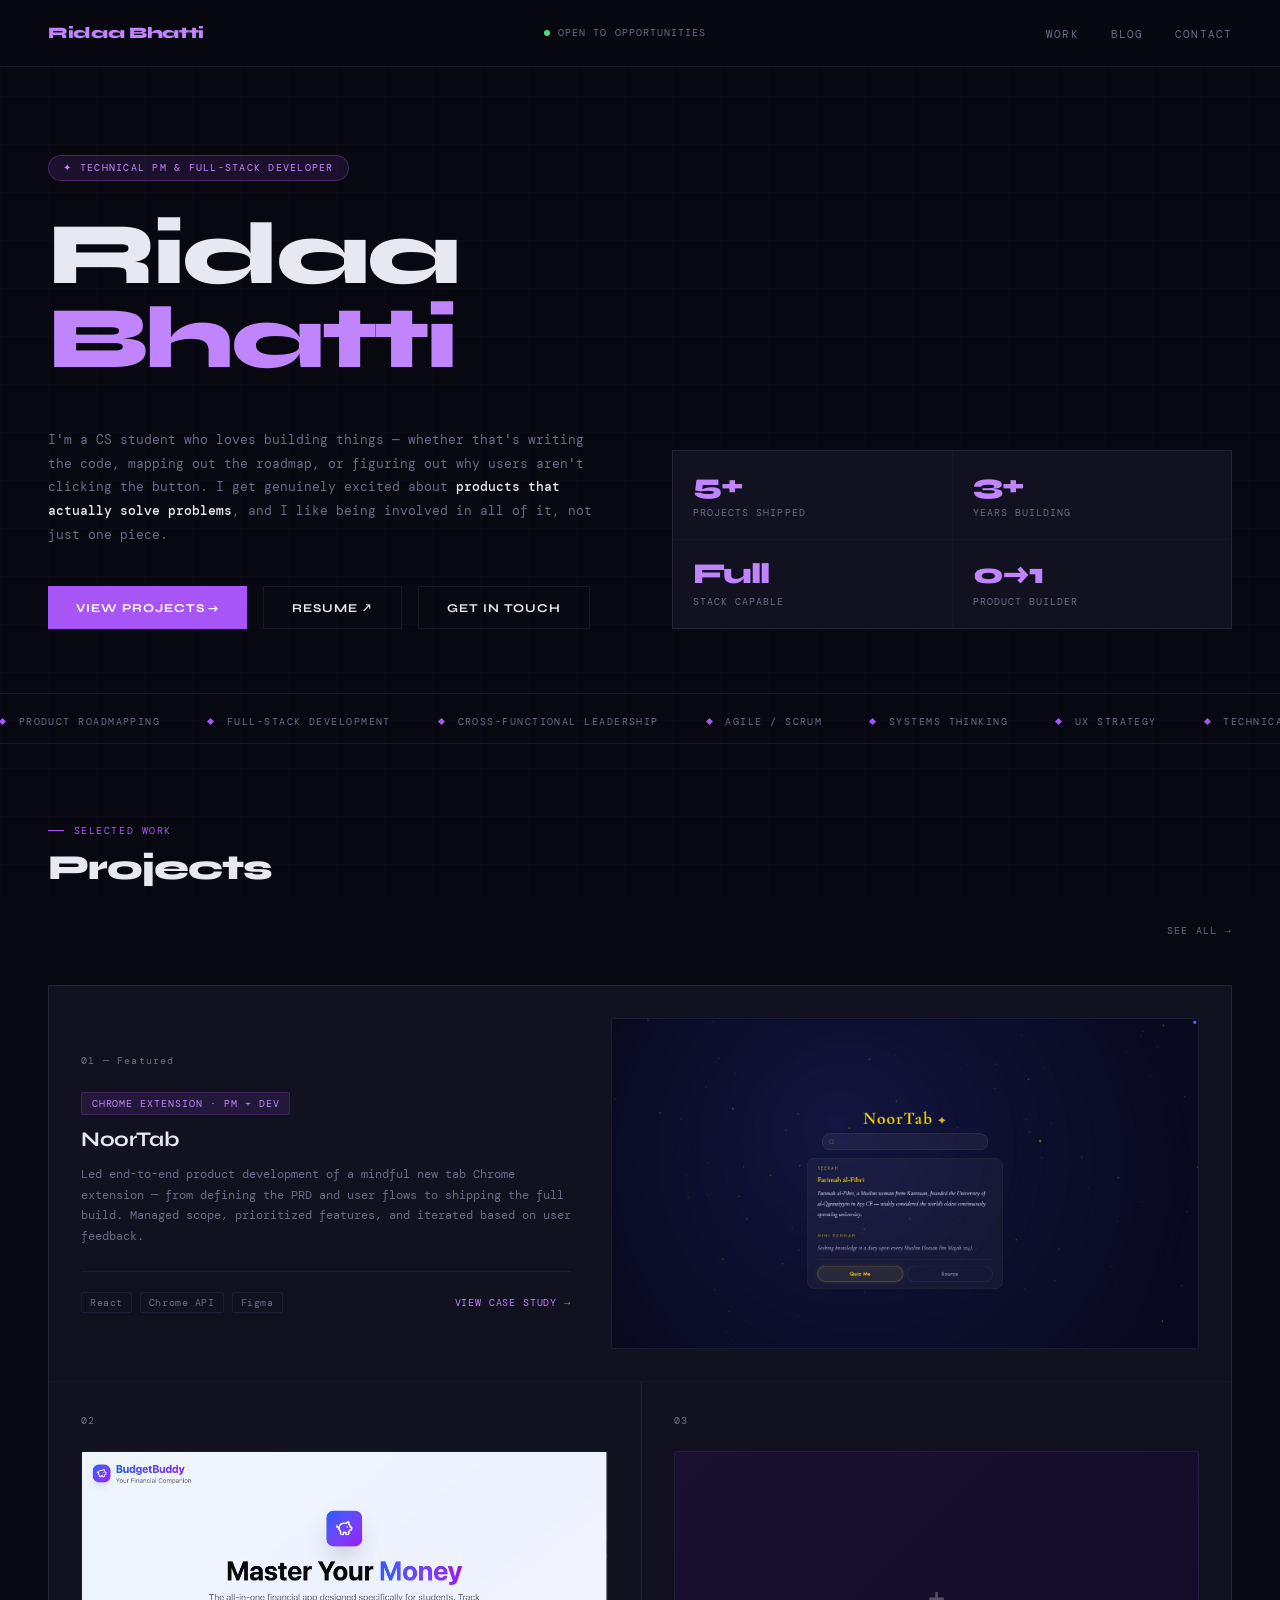
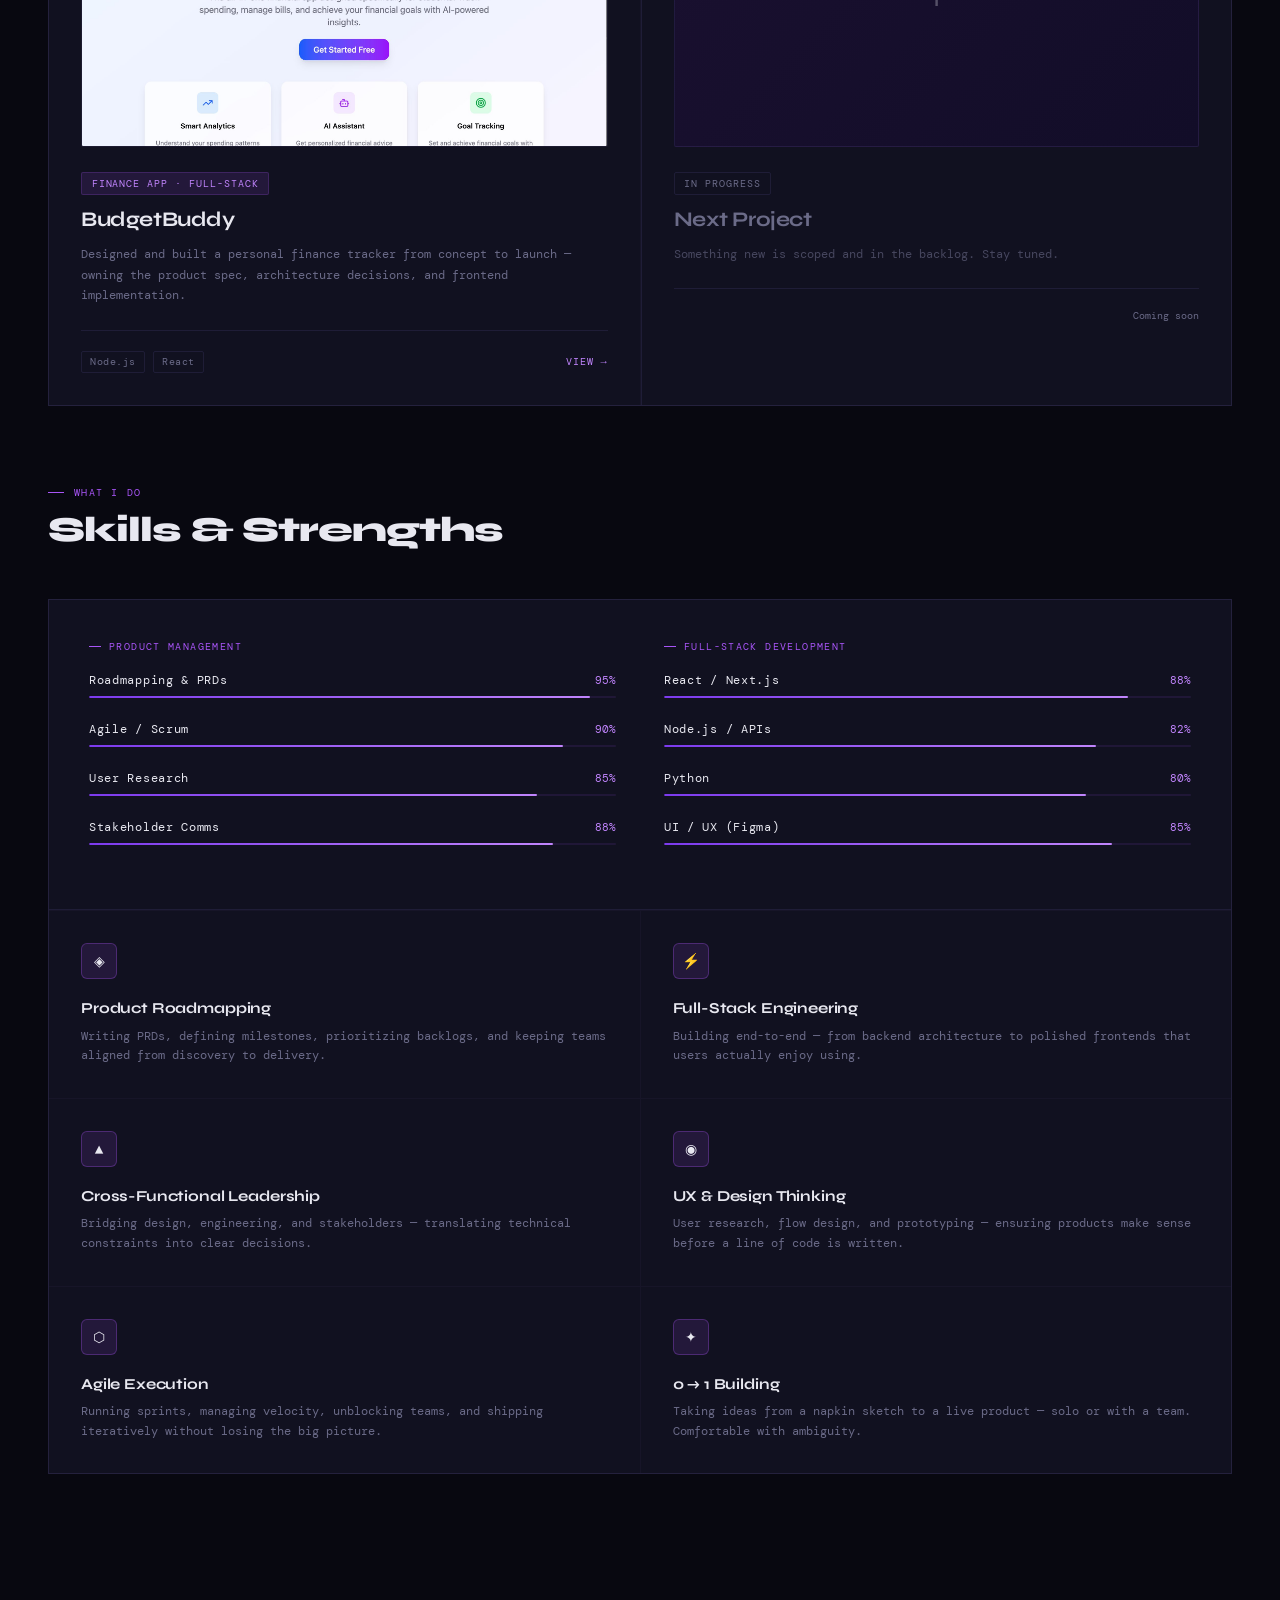
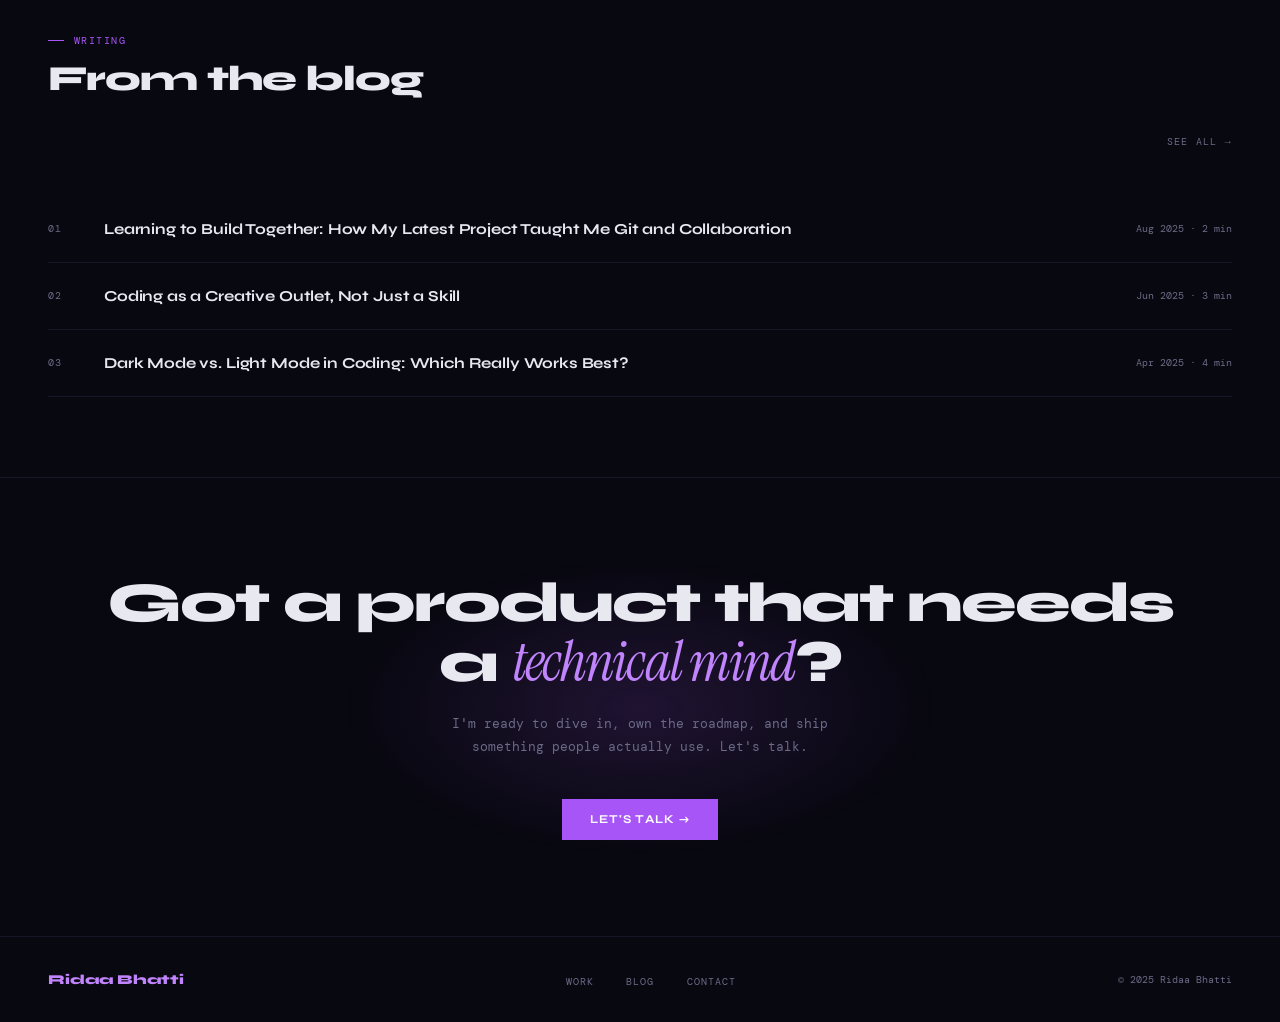
==== index.html @ fca42449 "initial portfolio upload" ====
<!DOCTYPE html>
<html lang="en">
<head>
  <meta charset="UTF-8">
  <meta name="viewport" content="width=device-width, initial-scale=1.0">
  <title>Ridaa Bhatti — Technical PM & Developer</title>
  <link rel="stylesheet" href="style.css">
</head>
<body>

<nav>
  <a href="index.html" class="nav-logo">Ridaa Bhatti</a>
  <div class="nav-status"><span class="status-dot"></span>Open to opportunities</div>
  <ul class="nav-links">
    <li><a href="work.html">Work</a></li>
    <li><a href="blog.html">Blog</a></li>
    <li><a href="contact.html">Contact</a></li>
  </ul>
</nav>

<!-- HERO -->
<section class="hero" style="padding: 5.5rem 3rem 4rem; position: relative; overflow: hidden;">
  <div style="display: inline-flex; align-items: center; gap: 0.6rem; padding: 0.35rem 0.9rem; border: 1px solid rgba(168,85,247,0.3); border-radius: 100px; font-size: 0.65rem; letter-spacing: 0.12em; text-transform: uppercase; color: var(--accent-bright); margin-bottom: 2rem; background: var(--accent-dim);">
    ✦ Technical PM & Full-Stack Developer
  </div>
  <h1 style="font-family: 'Syne', sans-serif; font-weight: 800; font-size: clamp(2.8rem, 7vw, 5.5rem); line-height: 0.95; letter-spacing: -0.035em; margin-bottom: 2rem;">
    Ridaa<br>
    <span style="color: var(--accent-bright);">Bhatti</span>
  </h1>
  <div style="display: grid; grid-template-columns: 1fr 1fr; gap: 4rem; align-items: end; margin-top: 3rem;">
    <div>
      <p style="font-size: 0.82rem; color: var(--muted); line-height: 1.8; margin-bottom: 2.5rem;">
        I'm a CS student who loves building things — whether that's writing the code, mapping out the roadmap, or figuring out why users aren't clicking the button. I get genuinely excited about <strong style="color: var(--text); font-weight: 500;">products that actually solve problems</strong>, and I like being involved in all of it, not just one piece.
      </p>
      <div style="display: flex; gap: 1rem; flex-wrap: wrap;">
        <a href="work.html" class="btn-primary">View projects →</a>
        <a href="resume.pdf" target="_blank" class="btn-ghost">Resume ↗</a>
        <a href="contact.html" class="btn-ghost">Get in touch</a>
      </div>
    </div>
    <div style="display: grid; grid-template-columns: 1fr 1fr; gap: 1px; background: var(--border); border: 1px solid var(--border);">
      <div style="padding: 1.25rem; background: var(--card);">
        <div style="font-family: 'Syne', sans-serif; font-weight: 800; font-size: 1.8rem; letter-spacing: -0.03em; color: var(--accent-bright); line-height: 1; margin-bottom: 0.4rem;">5+</div>
        <div style="font-size: 0.65rem; letter-spacing: 0.1em; text-transform: uppercase; color: var(--muted);">Projects shipped</div>
      </div>
      <div style="padding: 1.25rem; background: var(--card);">
        <div style="font-family: 'Syne', sans-serif; font-weight: 800; font-size: 1.8rem; letter-spacing: -0.03em; color: var(--accent-bright); line-height: 1; margin-bottom: 0.4rem;">3+</div>
        <div style="font-size: 0.65rem; letter-spacing: 0.1em; text-transform: uppercase; color: var(--muted);">Years building</div>
      </div>
      <div style="padding: 1.25rem; background: var(--card);">
        <div style="font-family: 'Syne', sans-serif; font-weight: 800; font-size: 1.8rem; letter-spacing: -0.03em; color: var(--accent-bright); line-height: 1; margin-bottom: 0.4rem;">Full</div>
        <div style="font-size: 0.65rem; letter-spacing: 0.1em; text-transform: uppercase; color: var(--muted);">Stack capable</div>
      </div>
      <div style="padding: 1.25rem; background: var(--card);">
        <div style="font-family: 'Syne', sans-serif; font-weight: 800; font-size: 1.8rem; letter-spacing: -0.03em; color: var(--accent-bright); line-height: 1; margin-bottom: 0.4rem;">0→1</div>
        <div style="font-size: 0.65rem; letter-spacing: 0.1em; text-transform: uppercase; color: var(--muted);">Product builder</div>
      </div>
    </div>
  </div>
</section>

<!-- TICKER -->
<div class="ticker">
  <div class="ticker-inner">
    <span class="ticker-item"><span class="diamond"></span>Product Roadmapping</span>
    <span class="ticker-item"><span class="diamond"></span>Full-Stack Development</span>
    <span class="ticker-item"><span class="diamond"></span>Cross-Functional Leadership</span>
    <span class="ticker-item"><span class="diamond"></span>Agile / Scrum</span>
    <span class="ticker-item"><span class="diamond"></span>Systems Thinking</span>
    <span class="ticker-item"><span class="diamond"></span>UX Strategy</span>
    <span class="ticker-item"><span class="diamond"></span>Technical Specs & PRDs</span>
    <span class="ticker-item"><span class="diamond"></span>Product Roadmapping</span>
    <span class="ticker-item"><span class="diamond"></span>Full-Stack Development</span>
    <span class="ticker-item"><span class="diamond"></span>Cross-Functional Leadership</span>
    <span class="ticker-item"><span class="diamond"></span>Agile / Scrum</span>
    <span class="ticker-item"><span class="diamond"></span>Systems Thinking</span>
    <span class="ticker-item"><span class="diamond"></span>UX Strategy</span>
    <span class="ticker-item"><span class="diamond"></span>Technical Specs & PRDs</span>
  </div>
</div>

<!-- PROJECTS PREVIEW -->
<section>
  <div class="section-header">
    <div>
      <div class="section-label">Selected Work</div>
      <h2 class="section-title">Projects</h2>
    </div>
    <a href="work.html" class="see-all">See all →</a>
  </div>
  <div class="projects-grid">
    <a href="noortab.html" class="project-card span2">
      <div>
        <div class="project-num">01 — Featured</div>
        <span class="project-tag">Chrome Extension · PM + Dev</span>
        <h3 class="project-name">NoorTab</h3>
        <p class="project-desc">Led end-to-end product development of a mindful new tab Chrome extension — from defining the PRD and user flows to shipping the full build. Managed scope, prioritized features, and iterated based on user feedback.</p>
        <div class="project-footer">
          <div class="project-tech">
            <span class="tech-pill">React</span>
            <span class="tech-pill">Chrome API</span>
            <span class="tech-pill">Figma</span>
          </div>
          <span class="project-link">View case study →</span>
        </div>
      </div>
      <div class="project-img" style="padding:0; margin-bottom:0;"><img src="images/noortab.png" style="width:100%;height:100%;object-fit:cover;object-position:center top;"></div>
    </a>
    <a href="budgetbuddy.html" class="project-card">
      <div class="project-num">02</div>
      <div class="project-img" style="padding:0;"><img src="images/budgetbuddy.png" style="width:100%;height:100%;object-fit:cover;object-position:center top;"></div>
      <span class="project-tag">Finance App · Full-Stack</span>
      <h3 class="project-name">BudgetBuddy</h3>
      <p class="project-desc">Designed and built a personal finance tracker from concept to launch — owning the product spec, architecture decisions, and frontend implementation.</p>
      <div class="project-footer">
        <div class="project-tech">
          <span class="tech-pill">Node.js</span>
          <span class="tech-pill">React</span>
        </div>
        <span class="project-link">View →</span>
      </div>
    </a>
    <div class="project-card" style="border-left: 1px solid var(--border); cursor: default;">
      <div class="project-num">03</div>
      <div class="project-img" style="background: linear-gradient(135deg, #1a1030, #120d28);">
        <span style="font-size: 2rem; opacity: 0.3;">+</span>
      </div>
      <span class="project-tag" style="color: var(--muted); border-color: var(--border); background: transparent;">In progress</span>
      <h3 class="project-name" style="color: var(--muted);">Next Project</h3>
      <p class="project-desc" style="color: rgba(107,107,136,0.6);">Something new is scoped and in the backlog. Stay tuned.</p>
      <div class="project-footer">
        <div></div>
        <span style="font-size: 0.65rem; color: var(--muted);">Coming soon</span>
      </div>
    </div>
  </div>
</section>

<!-- COMBINED SKILLS & CAPABILITIES -->
<section style="padding-top: 0;">
  <div class="section-label">What I do</div>
  <h2 class="section-title">Skills & Strengths</h2>
  <div style="display: grid; grid-template-columns: 1fr 1fr; gap: 1px; background: var(--border); border: 1px solid var(--border);">

    <div style="background: var(--card); padding: 2.5rem; grid-column: 1 / -1; border-bottom: 1px solid var(--border);">
      <div style="display: grid; grid-template-columns: 1fr 1fr; gap: 3rem;">
        <div>
          <div style="font-size: 0.62rem; letter-spacing: 0.14em; text-transform: uppercase; color: var(--accent); margin-bottom: 1.25rem; display: flex; align-items: center; gap: 0.5rem;"><span style="display:inline-block;width:12px;height:1px;background:var(--accent);"></span>Product Management</div>
          <div class="skill-row"><div class="skill-header"><span class="skill-name">Roadmapping & PRDs</span><span class="skill-pct">95%</span></div><div class="skill-bar"><div class="skill-fill" style="width:95%"></div></div></div>
          <div class="skill-row"><div class="skill-header"><span class="skill-name">Agile / Scrum</span><span class="skill-pct">90%</span></div><div class="skill-bar"><div class="skill-fill" style="width:90%"></div></div></div>
          <div class="skill-row"><div class="skill-header"><span class="skill-name">User Research</span><span class="skill-pct">85%</span></div><div class="skill-bar"><div class="skill-fill" style="width:85%"></div></div></div>
          <div class="skill-row"><div class="skill-header"><span class="skill-name">Stakeholder Comms</span><span class="skill-pct">88%</span></div><div class="skill-bar"><div class="skill-fill" style="width:88%"></div></div></div>
        </div>
        <div>
          <div style="font-size: 0.62rem; letter-spacing: 0.14em; text-transform: uppercase; color: var(--accent); margin-bottom: 1.25rem; display: flex; align-items: center; gap: 0.5rem;"><span style="display:inline-block;width:12px;height:1px;background:var(--accent);"></span>Full-Stack Development</div>
          <div class="skill-row"><div class="skill-header"><span class="skill-name">React / Next.js</span><span class="skill-pct">88%</span></div><div class="skill-bar"><div class="skill-fill" style="width:88%"></div></div></div>
          <div class="skill-row"><div class="skill-header"><span class="skill-name">Node.js / APIs</span><span class="skill-pct">82%</span></div><div class="skill-bar"><div class="skill-fill" style="width:82%"></div></div></div>
          <div class="skill-row"><div class="skill-header"><span class="skill-name">Python</span><span class="skill-pct">80%</span></div><div class="skill-bar"><div class="skill-fill" style="width:80%"></div></div></div>
          <div class="skill-row"><div class="skill-header"><span class="skill-name">UI / UX (Figma)</span><span class="skill-pct">85%</span></div><div class="skill-bar"><div class="skill-fill" style="width:85%"></div></div></div>
        </div>
      </div>
    </div>

    <div class="cap-item"><div class="cap-icon">◈</div><h3 class="cap-name">Product Roadmapping</h3><p class="cap-desc">Writing PRDs, defining milestones, prioritizing backlogs, and keeping teams aligned from discovery to delivery.</p></div>
    <div class="cap-item"><div class="cap-icon">⚡</div><h3 class="cap-name">Full-Stack Engineering</h3><p class="cap-desc">Building end-to-end — from backend architecture to polished frontends that users actually enjoy using.</p></div>
    <div class="cap-item"><div class="cap-icon">▲</div><h3 class="cap-name">Cross-Functional Leadership</h3><p class="cap-desc">Bridging design, engineering, and stakeholders — translating technical constraints into clear decisions.</p></div>
    <div class="cap-item"><div class="cap-icon">◉</div><h3 class="cap-name">UX & Design Thinking</h3><p class="cap-desc">User research, flow design, and prototyping — ensuring products make sense before a line of code is written.</p></div>
    <div class="cap-item"><div class="cap-icon">⬡</div><h3 class="cap-name">Agile Execution</h3><p class="cap-desc">Running sprints, managing velocity, unblocking teams, and shipping iteratively without losing the big picture.</p></div>
    <div class="cap-item"><div class="cap-icon">✦</div><h3 class="cap-name">0 → 1 Building</h3><p class="cap-desc">Taking ideas from a napkin sketch to a live product — solo or with a team. Comfortable with ambiguity.</p></div>

  </div>
</section>

<!-- BLOG PREVIEW -->
<section>
  <div class="section-header">
    <div>
      <div class="section-label">Writing</div>
      <h2 class="section-title">From the blog</h2>
    </div>
    <a href="blog.html" class="see-all">See all →</a>
  </div>
  <div>
    <a href="blog.html#post1" class="blog-item"><span class="blog-index">01</span><div class="blog-title">Learning to Build Together: How My Latest Project Taught Me Git and Collaboration</div><div class="blog-meta">Aug 2025 · 2 min</div></a>
    <a href="blog.html#post2" class="blog-item"><span class="blog-index">02</span><div class="blog-title">Coding as a Creative Outlet, Not Just a Skill</div><div class="blog-meta">Jun 2025 · 3 min</div></a>
    <a href="blog.html#post3" class="blog-item"><span class="blog-index">03</span><div class="blog-title">Dark Mode vs. Light Mode in Coding: Which Really Works Best?</div><div class="blog-meta">Apr 2025 · 4 min</div></a>
  </div>
</section>

<!-- CTA -->
<div class="cta-section">
  <div class="cta-glow"></div>
  <h2 class="cta-title">Got a product that needs<br>a <span class="italic">technical mind</span>?</h2>
  <p class="cta-desc">I'm ready to dive in, own the roadmap, and ship something people actually use. Let's talk.</p>
  <a href="contact.html" class="btn-primary">Let's talk →</a>
</div>

<footer>
  <a href="index.html" class="footer-logo">Ridaa Bhatti</a>
  <ul class="footer-links">
    <li><a href="work.html">Work</a></li>
    <li><a href="blog.html">Blog</a></li>
    <li><a href="contact.html">Contact</a></li>
  </ul>
  <div class="footer-copy">© 2025 Ridaa Bhatti</div>
</footer>

</body>
</html>
---- style.css ----
@import url('https://fonts.googleapis.com/css2?family=Syne:wght@400;700;800&family=DM+Mono:ital,wght@0,400;0,500;1,400&family=Instrument+Serif:ital@0;1&display=swap');

*, *::before, *::after { box-sizing: border-box; margin: 0; padding: 0; }

:root {
  --bg: #080810;
  --surface: #0f0f1a;
  --card: #111120;
  --text: #e8e8f0;
  --muted: #6b6b88;
  --border: rgba(160,140,255,0.1);
  --accent: #a855f7;
  --accent-bright: #c084fc;
  --accent-dim: rgba(168,85,247,0.12);
  --accent2: #7c3aed;
}

html { scroll-behavior: smooth; }

body {
  font-family: 'DM Mono', monospace;
  background: var(--bg);
  color: var(--text);
  min-height: 100vh;
  overflow-x: hidden;
}

body::before {
  content: '';
  position: fixed;
  inset: 0;
  background-image:
    linear-gradient(rgba(168,85,247,0.03) 1px, transparent 1px),
    linear-gradient(90deg, rgba(168,85,247,0.03) 1px, transparent 1px);
  background-size: 48px 48px;
  pointer-events: none;
  z-index: 0;
}

* { position: relative; z-index: 1; }

/* NAV */
nav {
  display: flex;
  justify-content: space-between;
  align-items: center;
  padding: 1.4rem 3rem;
  border-bottom: 1px solid var(--border);
  position: sticky;
  top: 0;
  background: rgba(8,8,16,0.9);
  backdrop-filter: blur(16px);
  z-index: 100;
}

.nav-logo {
  font-family: 'Syne', sans-serif;
  font-weight: 800;
  font-size: 1rem;
  letter-spacing: -0.02em;
  color: var(--accent-bright);
  text-decoration: none;
}

.nav-status {
  display: flex;
  align-items: center;
  gap: 0.5rem;
  font-size: 0.65rem;
  letter-spacing: 0.1em;
  text-transform: uppercase;
  color: var(--muted);
}

.status-dot {
  width: 6px;
  height: 6px;
  border-radius: 50%;
  background: #4ade80;
  animation: pulse 2s infinite;
  flex-shrink: 0;
}

@keyframes pulse {
  0%, 100% { opacity: 1; }
  50% { opacity: 0.4; }
}

.nav-links {
  display: flex;
  gap: 2rem;
  list-style: none;
}

.nav-links a {
  font-size: 0.7rem;
  letter-spacing: 0.1em;
  text-transform: uppercase;
  color: var(--muted);
  text-decoration: none;
  transition: color 0.2s;
}

.nav-links a:hover,
.nav-links a.active { color: var(--accent-bright); }

/* BUTTONS */
.btn-primary {
  display: inline-flex;
  align-items: center;
  gap: 0.6rem;
  padding: 0.85rem 1.75rem;
  background: var(--accent);
  color: #fff;
  font-family: 'Syne', sans-serif;
  font-weight: 700;
  font-size: 0.75rem;
  letter-spacing: 0.08em;
  text-transform: uppercase;
  border: none;
  cursor: pointer;
  text-decoration: none;
  transition: background 0.2s, transform 0.2s;
}
.btn-primary:hover { background: var(--accent-bright); transform: translateY(-2px); }

.btn-ghost {
  display: inline-flex;
  align-items: center;
  gap: 0.6rem;
  padding: 0.85rem 1.75rem;
  background: transparent;
  color: var(--text);
  font-family: 'Syne', sans-serif;
  font-weight: 700;
  font-size: 0.75rem;
  letter-spacing: 0.08em;
  text-transform: uppercase;
  border: 1px solid var(--border);
  cursor: pointer;
  text-decoration: none;
  transition: border-color 0.2s, color 0.2s;
}
.btn-ghost:hover { border-color: var(--accent); color: var(--accent-bright); }

/* SECTION LABELS */
.section-label {
  font-size: 0.65rem;
  letter-spacing: 0.15em;
  text-transform: uppercase;
  color: var(--accent);
  margin-bottom: 0.6rem;
  display: flex;
  align-items: center;
  gap: 0.6rem;
}
.section-label::before {
  content: '';
  display: inline-block;
  width: 16px;
  height: 1px;
  background: var(--accent);
}

h2.section-title {
  font-family: 'Syne', sans-serif;
  font-weight: 800;
  font-size: 2.2rem;
  letter-spacing: -0.03em;
  margin-bottom: 3rem;
}

.section-header {
  display: flex;
  justify-content: space-between;
  align-items: flex-end;
  margin-bottom: 3rem;
}

section { padding: 5rem 3rem; }

.see-all {
  font-size: 0.65rem;
  letter-spacing: 0.12em;
  text-transform: uppercase;
  color: var(--muted);
  text-decoration: none;
  transition: color 0.2s;
}
.see-all:hover { color: var(--accent-bright); }

/* TICKER */
.ticker {
  border-top: 1px solid var(--border);
  border-bottom: 1px solid var(--border);
  padding: 0.85rem 0;
  overflow: hidden;
  white-space: nowrap;
}
.ticker-inner {
  display: inline-flex;
  gap: 3rem;
  animation: scroll 22s linear infinite;
}
.ticker-item {
  font-size: 0.65rem;
  letter-spacing: 0.14em;
  text-transform: uppercase;
  color: var(--muted);
  display: flex;
  align-items: center;
  gap: 0.85rem;
}
.ticker-item .diamond {
  width: 5px;
  height: 5px;
  background: var(--accent);
  transform: rotate(45deg);
  flex-shrink: 0;
}
@keyframes scroll {
  from { transform: translateX(0); }
  to { transform: translateX(-50%); }
}

/* PROJECT CARDS */
.projects-grid {
  display: grid;
  grid-template-columns: 1fr 1fr;
  gap: 1px;
  background: var(--border);
  border: 1px solid var(--border);
}

.project-card {
  background: var(--card);
  padding: 2rem;
  position: relative;
  cursor: pointer;
  transition: background 0.25s;
  overflow: hidden;
  text-decoration: none;
  color: inherit;
  display: block;
}
.project-card:hover { background: rgba(168,85,247,0.06); }

.project-card.span2 {
  grid-column: 1 / -1;
  display: grid;
  grid-template-columns: 1fr 1.2fr;
  gap: 2.5rem;
  align-items: center;
}

.project-num {
  font-size: 0.62rem;
  letter-spacing: 0.12em;
  color: var(--muted);
  margin-bottom: 1.5rem;
}

.project-img {
  width: 100%;
  aspect-ratio: 16/9;
  background: var(--surface);
  border: 1px solid var(--border);
  border-radius: 2px;
  display: flex;
  align-items: center;
  justify-content: center;
  font-size: 2.5rem;
  margin-bottom: 1.5rem;
  overflow: hidden;
}

.project-tag {
  display: inline-block;
  padding: 0.25rem 0.6rem;
  background: var(--accent-dim);
  border: 1px solid rgba(168,85,247,0.2);
  border-radius: 2px;
  font-size: 0.6rem;
  letter-spacing: 0.1em;
  text-transform: uppercase;
  color: var(--accent-bright);
  margin-bottom: 0.75rem;
}

h3.project-name {
  font-family: 'Syne', sans-serif;
  font-weight: 700;
  font-size: 1.3rem;
  letter-spacing: -0.02em;
  margin-bottom: 0.75rem;
}

.project-desc {
  font-size: 0.76rem;
  color: var(--muted);
  line-height: 1.7;
  margin-bottom: 1.5rem;
}

.project-footer {
  display: flex;
  align-items: center;
  justify-content: space-between;
  padding-top: 1.25rem;
  border-top: 1px solid var(--border);
}

.project-tech { display: flex; gap: 0.5rem; flex-wrap: wrap; }

.tech-pill {
  font-size: 0.6rem;
  letter-spacing: 0.06em;
  color: var(--muted);
  padding: 0.2rem 0.5rem;
  border: 1px solid var(--border);
  border-radius: 2px;
}

.project-link {
  font-size: 0.65rem;
  color: var(--accent-bright);
  letter-spacing: 0.08em;
  text-transform: uppercase;
  display: flex;
  align-items: center;
  gap: 0.3rem;
  white-space: nowrap;
  transition: gap 0.2s;
}
.project-card:hover .project-link { gap: 0.5rem; }

/* FOOTER */
footer {
  padding: 2rem 3rem;
  border-top: 1px solid var(--border);
  display: flex;
  justify-content: space-between;
  align-items: center;
}

.footer-logo {
  font-family: 'Syne', sans-serif;
  font-weight: 800;
  font-size: 0.85rem;
  color: var(--accent-bright);
  text-decoration: none;
}

.footer-links {
  display: flex;
  gap: 2rem;
  list-style: none;
}
.footer-links a {
  font-size: 0.65rem;
  letter-spacing: 0.1em;
  text-transform: uppercase;
  color: var(--muted);
  text-decoration: none;
  transition: color 0.2s;
}
.footer-links a:hover { color: var(--text); }

.footer-copy { font-size: 0.65rem; color: var(--muted); }

/* PAGE HERO (inner pages) */
.page-hero {
  padding: 4rem 3rem 3rem;
  border-bottom: 1px solid var(--border);
}

.page-hero .back-link {
  display: inline-flex;
  align-items: center;
  gap: 0.5rem;
  font-size: 0.65rem;
  letter-spacing: 0.1em;
  text-transform: uppercase;
  color: var(--muted);
  text-decoration: none;
  margin-bottom: 2rem;
  transition: color 0.2s;
}
.page-hero .back-link:hover { color: var(--accent-bright); }

.page-hero h1 {
  font-family: 'Syne', sans-serif;
  font-weight: 800;
  font-size: clamp(2.5rem, 6vw, 4.5rem);
  letter-spacing: -0.035em;
  line-height: 1;
  margin-bottom: 1.25rem;
}

.page-hero p {
  font-size: 0.85rem;
  color: var(--muted);
  max-width: 520px;
  line-height: 1.8;
}

/* CAPS GRID */
.caps-grid {
  display: grid;
  grid-template-columns: repeat(3, 1fr);
  gap: 1px;
  background: var(--border);
  border: 1px solid var(--border);
}

.cap-item {
  background: var(--card);
  padding: 2rem;
  transition: background 0.25s;
}
.cap-item:hover { background: rgba(168,85,247,0.05); }

.cap-icon {
  width: 36px;
  height: 36px;
  border: 1px solid rgba(168,85,247,0.3);
  border-radius: 6px;
  display: flex;
  align-items: center;
  justify-content: center;
  font-size: 0.9rem;
  margin-bottom: 1.25rem;
  background: var(--accent-dim);
}

h3.cap-name {
  font-family: 'Syne', sans-serif;
  font-weight: 700;
  font-size: 0.95rem;
  letter-spacing: -0.01em;
  margin-bottom: 0.6rem;
}

.cap-desc {
  font-size: 0.72rem;
  color: var(--muted);
  line-height: 1.7;
}

/* SKILLS */
.skills-section {
  background: var(--surface);
  border-top: 1px solid var(--border);
  border-bottom: 1px solid var(--border);
  padding: 4rem 3rem;
}

.skills-grid {
  display: grid;
  grid-template-columns: 1fr 1fr;
  gap: 3rem;
  margin-top: 2.5rem;
}

.skill-row { margin-bottom: 1.5rem; }

.skill-header {
  display: flex;
  justify-content: space-between;
  margin-bottom: 0.5rem;
}

.skill-name { font-size: 0.72rem; letter-spacing: 0.06em; color: var(--text); }
.skill-pct { font-size: 0.68rem; color: var(--accent-bright); }

.skill-bar {
  height: 2px;
  background: rgba(168,85,247,0.1);
  border-radius: 1px;
  overflow: hidden;
}

.skill-fill {
  height: 100%;
  background: linear-gradient(90deg, var(--accent2), var(--accent-bright));
  border-radius: 1px;
}

/* BLOG */
.blog-item {
  display: grid;
  grid-template-columns: auto 1fr auto;
  align-items: center;
  gap: 2rem;
  padding: 1.5rem 0;
  border-bottom: 1px solid var(--border);
  cursor: pointer;
  transition: padding-left 0.2s;
  text-decoration: none;
  color: inherit;
}
.blog-item:hover { padding-left: 0.75rem; }

.blog-index {
  font-size: 0.62rem;
  letter-spacing: 0.1em;
  color: var(--muted);
  min-width: 24px;
}

.blog-title {
  font-family: 'Syne', sans-serif;
  font-weight: 700;
  font-size: 0.95rem;
  letter-spacing: -0.01em;
}

.blog-meta {
  font-size: 0.65rem;
  color: var(--muted);
  text-align: right;
  white-space: nowrap;
}

/* CTA STRIP */
.cta-section {
  padding: 6rem 3rem;
  border-top: 1px solid var(--border);
  position: relative;
  overflow: hidden;
  text-align: center;
}

.cta-glow {
  position: absolute;
  top: 50%;
  left: 50%;
  transform: translate(-50%, -50%);
  width: 600px;
  height: 300px;
  background: radial-gradient(ellipse, rgba(168,85,247,0.15), transparent 70%);
  pointer-events: none;
  z-index: 0;
}

h2.cta-title {
  font-family: 'Syne', sans-serif;
  font-weight: 800;
  font-size: clamp(2rem, 5vw, 3.5rem);
  letter-spacing: -0.035em;
  line-height: 1.05;
  margin-bottom: 1.25rem;
}

h2.cta-title .italic {
  font-family: 'Instrument Serif', serif;
  font-style: italic;
  font-weight: 400;
  color: var(--accent-bright);
}

.cta-desc {
  font-size: 0.8rem;
  color: var(--muted);
  max-width: 420px;
  margin: 0 auto 2.5rem;
  line-height: 1.8;
}
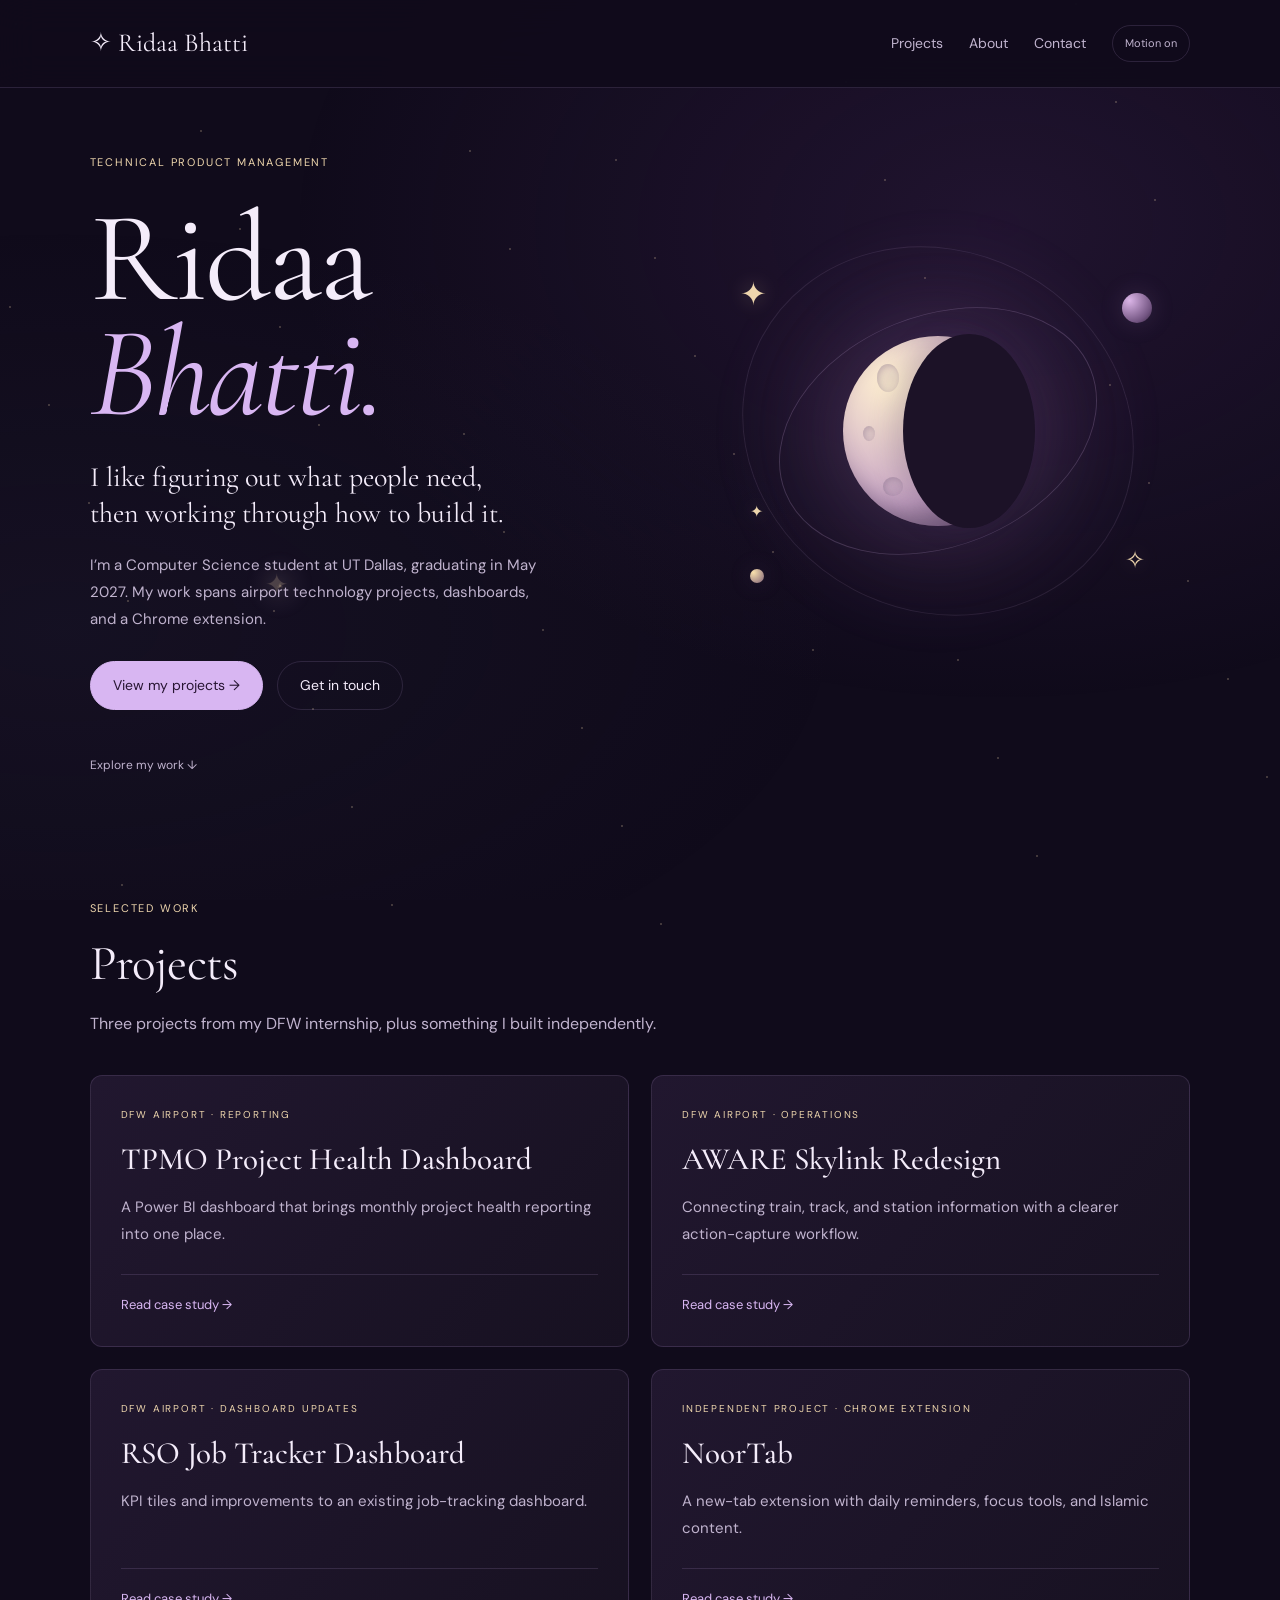
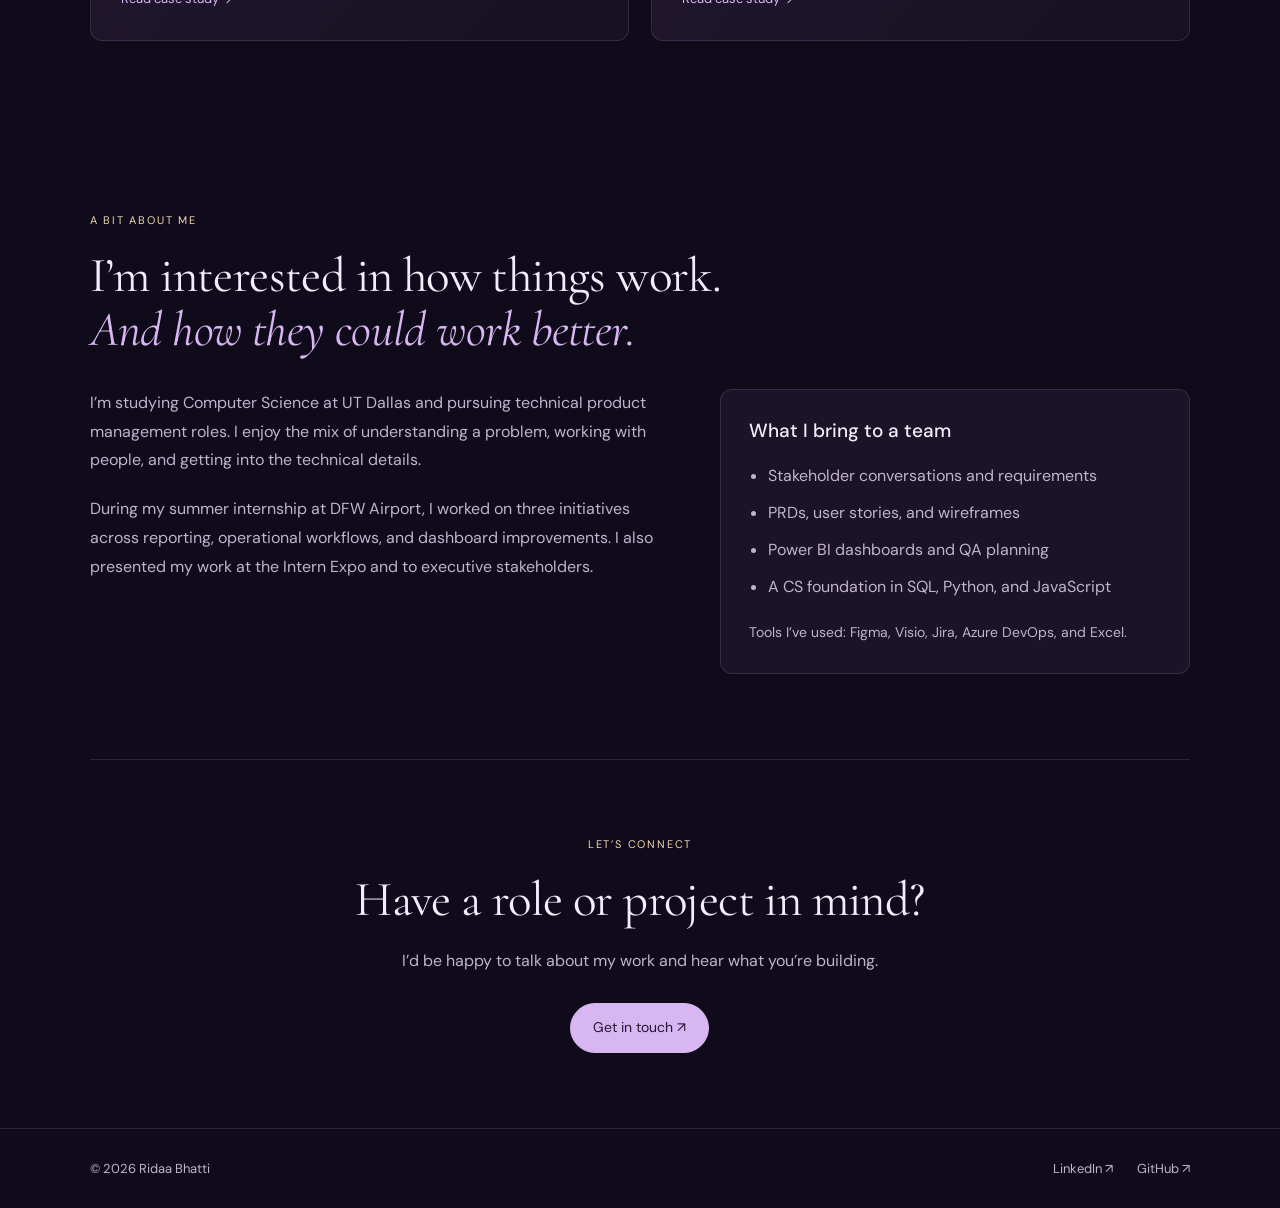
==== commit 6aaf87b9: "overall ux changes" ====
--- a/index.html
+++ b/index.html
@@ -2,208 +2,197 @@
 <html lang="en">
 <head>
   <meta charset="UTF-8">
-  <meta name="viewport" content="width=device-width, initial-scale=1.0">
-  <title>Ridaa Bhatti — Technical PM & Developer</title>
+  <meta name="viewport" content="width=device-width, initial-scale=1">
+  <meta name="description" content="Ridaa Bhatti’s technical product management portfolio.">
+  <title>Ridaa Bhatti — Technical PM Portfolio</title>
   <link rel="stylesheet" href="style.css">
+  <script src="motion.js" defer></script>
 </head>
+
 <body>
+  <a class="skip-link" href="#main">Skip to content</a>
+  <div class="night-sky" aria-hidden="true"></div>
 
-<nav>
-  <a href="index.html" class="nav-logo">Ridaa Bhatti</a>
-  <div class="nav-status"><span class="status-dot"></span>Open to opportunities</div>
-  <ul class="nav-links">
-    <li><a href="work.html">Work</a></li>
-    <li><a href="blog.html">Blog</a></li>
-    <li><a href="contact.html">Contact</a></li>
-  </ul>
-</nav>
+  <nav class="site-nav" aria-label="Main navigation">
+    <a class="brand" href="index.html">✧ Ridaa Bhatti</a>
+    <div class="nav-links">
+      <a href="work.html">Projects</a>
+      <a href="index.html#about">About</a>
+      <a href="contact.html">Contact</a>
+    </div>
+    <button
+      class="motion-toggle"
+      type="button"
+      aria-pressed="false"
+      hidden
+    >
+      Motion off
+    </button>
+  </nav>
 
-<!-- HERO -->
-<section class="hero" style="padding: 5.5rem 3rem 4rem; position: relative; overflow: hidden;">
-  <div style="display: inline-flex; align-items: center; gap: 0.6rem; padding: 0.35rem 0.9rem; border: 1px solid rgba(168,85,247,0.3); border-radius: 100px; font-size: 0.65rem; letter-spacing: 0.12em; text-transform: uppercase; color: var(--accent-bright); margin-bottom: 2rem; background: var(--accent-dim);">
-    ✦ Technical PM & Full-Stack Developer
-  </div>
-  <h1 style="font-family: 'Syne', sans-serif; font-weight: 800; font-size: clamp(2.8rem, 7vw, 5.5rem); line-height: 0.95; letter-spacing: -0.035em; margin-bottom: 2rem;">
-    Ridaa<br>
-    <span style="color: var(--accent-bright);">Bhatti</span>
-  </h1>
-  <div style="display: grid; grid-template-columns: 1fr 1fr; gap: 4rem; align-items: end; margin-top: 3rem;">
-    <div>
-      <p style="font-size: 0.82rem; color: var(--muted); line-height: 1.8; margin-bottom: 2.5rem;">
-        I'm a CS student who loves building things — whether that's writing the code, mapping out the roadmap, or figuring out why users aren't clicking the button. I get genuinely excited about <strong style="color: var(--text); font-weight: 500;">products that actually solve problems</strong>, and I like being involved in all of it, not just one piece.
-      </p>
-      <div style="display: flex; gap: 1rem; flex-wrap: wrap;">
-        <a href="work.html" class="btn-primary">View projects →</a>
-        <a href="resume.pdf" target="_blank" class="btn-ghost">Resume ↗</a>
-        <a href="contact.html" class="btn-ghost">Get in touch</a>
-      </div>
-    </div>
-    <div style="display: grid; grid-template-columns: 1fr 1fr; gap: 1px; background: var(--border); border: 1px solid var(--border);">
-      <div style="padding: 1.25rem; background: var(--card);">
-        <div style="font-family: 'Syne', sans-serif; font-weight: 800; font-size: 1.8rem; letter-spacing: -0.03em; color: var(--accent-bright); line-height: 1; margin-bottom: 0.4rem;">5+</div>
-        <div style="font-size: 0.65rem; letter-spacing: 0.1em; text-transform: uppercase; color: var(--muted);">Projects shipped</div>
-      </div>
-      <div style="padding: 1.25rem; background: var(--card);">
-        <div style="font-family: 'Syne', sans-serif; font-weight: 800; font-size: 1.8rem; letter-spacing: -0.03em; color: var(--accent-bright); line-height: 1; margin-bottom: 0.4rem;">3+</div>
-        <div style="font-size: 0.65rem; letter-spacing: 0.1em; text-transform: uppercase; color: var(--muted);">Years building</div>
-      </div>
-      <div style="padding: 1.25rem; background: var(--card);">
-        <div style="font-family: 'Syne', sans-serif; font-weight: 800; font-size: 1.8rem; letter-spacing: -0.03em; color: var(--accent-bright); line-height: 1; margin-bottom: 0.4rem;">Full</div>
-        <div style="font-size: 0.65rem; letter-spacing: 0.1em; text-transform: uppercase; color: var(--muted);">Stack capable</div>
-      </div>
-      <div style="padding: 1.25rem; background: var(--card);">
-        <div style="font-family: 'Syne', sans-serif; font-weight: 800; font-size: 1.8rem; letter-spacing: -0.03em; color: var(--accent-bright); line-height: 1; margin-bottom: 0.4rem;">0→1</div>
-        <div style="font-size: 0.65rem; letter-spacing: 0.1em; text-transform: uppercase; color: var(--muted);">Product builder</div>
-      </div>
-    </div>
-  </div>
-</section>
+  <main id="main">
+    <section class="hero wrap">
+      <div class="hero-grid">
+        <div class="hero-copy">
+          <p class="eyebrow">Technical product management</p>
+          <h1>Ridaa<br><em>Bhatti.</em></h1>
 
-<!-- TICKER -->
-<div class="ticker">
-  <div class="ticker-inner">
-    <span class="ticker-item"><span class="diamond"></span>Product Roadmapping</span>
-    <span class="ticker-item"><span class="diamond"></span>Full-Stack Development</span>
-    <span class="ticker-item"><span class="diamond"></span>Cross-Functional Leadership</span>
-    <span class="ticker-item"><span class="diamond"></span>Agile / Scrum</span>
-    <span class="ticker-item"><span class="diamond"></span>Systems Thinking</span>
-    <span class="ticker-item"><span class="diamond"></span>UX Strategy</span>
-    <span class="ticker-item"><span class="diamond"></span>Technical Specs & PRDs</span>
-    <span class="ticker-item"><span class="diamond"></span>Product Roadmapping</span>
-    <span class="ticker-item"><span class="diamond"></span>Full-Stack Development</span>
-    <span class="ticker-item"><span class="diamond"></span>Cross-Functional Leadership</span>
-    <span class="ticker-item"><span class="diamond"></span>Agile / Scrum</span>
-    <span class="ticker-item"><span class="diamond"></span>Systems Thinking</span>
-    <span class="ticker-item"><span class="diamond"></span>UX Strategy</span>
-    <span class="ticker-item"><span class="diamond"></span>Technical Specs & PRDs</span>
-  </div>
-</div>
+          <p class="hero-intro">
+            I like figuring out what people need,
+            <br class="desktop-break">
+            then working through how to build it.
+          </p>
 
-<!-- PROJECTS PREVIEW -->
-<section>
-  <div class="section-header">
-    <div>
-      <div class="section-label">Selected Work</div>
-      <h2 class="section-title">Projects</h2>
-    </div>
-    <a href="work.html" class="see-all">See all →</a>
-  </div>
-  <div class="projects-grid">
-    <a href="noortab.html" class="project-card span2">
-      <div>
-        <div class="project-num">01 — Featured</div>
-        <span class="project-tag">Chrome Extension · PM + Dev</span>
-        <h3 class="project-name">NoorTab</h3>
-        <p class="project-desc">Led end-to-end product development of a mindful new tab Chrome extension — from defining the PRD and user flows to shipping the full build. Managed scope, prioritized features, and iterated based on user feedback.</p>
-        <div class="project-footer">
-          <div class="project-tech">
-            <span class="tech-pill">React</span>
-            <span class="tech-pill">Chrome API</span>
-            <span class="tech-pill">Figma</span>
+          <p class="hero-detail">
+            I’m a Computer Science student at UT Dallas, graduating
+            in May 2027. My work spans airport technology projects,
+            dashboards, and a Chrome extension.
+          </p>
+
+          <div class="actions">
+            <a class="button primary" href="#projects">
+              View my projects →
+            </a>
+            <a class="button secondary" href="contact.html">
+              Get in touch
+            </a>
           </div>
-          <span class="project-link">View case study →</span>
+        </div>
+
+        <div class="moon-scene" aria-hidden="true">
+          <div class="moon-halo"></div>
+          <div class="orbit outer"></div>
+          <div class="orbit inner"></div>
+
+          <div class="moon">
+            <span class="crater c1"></span>
+            <span class="crater c2"></span>
+            <span class="crater c3"></span>
+          </div>
+
+          <div class="planet"></div>
+          <div class="planet small"></div>
+
+          <span class="scene-star s1">✦</span>
+          <span class="scene-star s2">✧</span>
+          <span class="scene-star s3">✦</span>
         </div>
       </div>
-      <div class="project-img" style="padding:0; margin-bottom:0;"><img src="images/noortab.png" style="width:100%;height:100%;object-fit:cover;object-position:center top;"></div>
-    </a>
-    <a href="budgetbuddy.html" class="project-card">
-      <div class="project-num">02</div>
-      <div class="project-img" style="padding:0;"><img src="images/budgetbuddy.png" style="width:100%;height:100%;object-fit:cover;object-position:center top;"></div>
-      <span class="project-tag">Finance App · Full-Stack</span>
-      <h3 class="project-name">BudgetBuddy</h3>
-      <p class="project-desc">Designed and built a personal finance tracker from concept to launch — owning the product spec, architecture decisions, and frontend implementation.</p>
-      <div class="project-footer">
-        <div class="project-tech">
-          <span class="tech-pill">Node.js</span>
-          <span class="tech-pill">React</span>
+
+      <a class="scroll-hint" href="#projects">Explore my work ↓</a>
+    </section>
+
+    <section class="section wrap" id="projects">
+      <p class="eyebrow">Selected work</p>
+      <h2>Projects</h2>
+      <p class="section-intro">
+        Three projects from my DFW internship, plus something
+        I built independently.
+      </p>
+
+      <div class="project-grid">
+        <a class="project-card" href="dfw-project-health.html">
+          <p class="eyebrow">DFW Airport · Reporting</p>
+          <h3>TPMO Project Health Dashboard</h3>
+          <p>
+            A Power BI dashboard that brings monthly project
+            health reporting into one place.
+          </p>
+          <span class="card-link">Read case study →</span>
+        </a>
+
+        <a class="project-card" href="dfw-aware.html">
+          <p class="eyebrow">DFW Airport · Operations</p>
+          <h3>AWARE Skylink Redesign</h3>
+          <p>
+            Connecting train, track, and station information
+            with a clearer action-capture workflow.
+          </p>
+          <span class="card-link">Read case study →</span>
+        </a>
+
+        <a class="project-card" href="dfw-rso.html">
+          <p class="eyebrow">DFW Airport · Dashboard updates</p>
+          <h3>RSO Job Tracker Dashboard</h3>
+          <p>
+            KPI tiles and improvements to an existing
+            job-tracking dashboard.
+          </p>
+          <span class="card-link">Read case study →</span>
+        </a>
+
+        <a class="project-card" href="noortab.html">
+          <p class="eyebrow">Independent project · Chrome extension</p>
+          <h3>NoorTab</h3>
+          <p>
+            A new-tab extension with daily reminders,
+            focus tools, and Islamic content.
+          </p>
+          <span class="card-link">Read case study →</span>
+        </a>
+      </div>
+    </section>
+
+    <section class="section wrap" id="about">
+      <p class="eyebrow">A bit about me</p>
+
+      <h2>
+        I’m interested in how things work.<br>
+        <em>And how they could work better.</em>
+      </h2>
+
+      <div class="about-grid">
+        <div>
+          <p>
+            I’m studying Computer Science at UT Dallas and pursuing
+            technical product management roles. I enjoy the mix of
+            understanding a problem, working with people, and getting
+            into the technical details.
+          </p>
+
+          <p>
+            During my summer internship at DFW Airport, I worked on
+            three initiatives across reporting, operational workflows,
+            and dashboard improvements. I also presented my work at
+            the Intern Expo and to executive stakeholders.
+          </p>
         </div>
-        <span class="project-link">View →</span>
-      </div>
-    </a>
-    <div class="project-card" style="border-left: 1px solid var(--border); cursor: default;">
-      <div class="project-num">03</div>
-      <div class="project-img" style="background: linear-gradient(135deg, #1a1030, #120d28);">
-        <span style="font-size: 2rem; opacity: 0.3;">+</span>
-      </div>
-      <span class="project-tag" style="color: var(--muted); border-color: var(--border); background: transparent;">In progress</span>
-      <h3 class="project-name" style="color: var(--muted);">Next Project</h3>
-      <p class="project-desc" style="color: rgba(107,107,136,0.6);">Something new is scoped and in the backlog. Stay tuned.</p>
-      <div class="project-footer">
-        <div></div>
-        <span style="font-size: 0.65rem; color: var(--muted);">Coming soon</span>
-      </div>
-    </div>
-  </div>
-</section>
 
-<!-- COMBINED SKILLS & CAPABILITIES -->
-<section style="padding-top: 0;">
-  <div class="section-label">What I do</div>
-  <h2 class="section-title">Skills & Strengths</h2>
-  <div style="display: grid; grid-template-columns: 1fr 1fr; gap: 1px; background: var(--border); border: 1px solid var(--border);">
+        <div class="skills-panel">
+          <h3>What I bring to a team</h3>
 
-    <div style="background: var(--card); padding: 2.5rem; grid-column: 1 / -1; border-bottom: 1px solid var(--border);">
-      <div style="display: grid; grid-template-columns: 1fr 1fr; gap: 3rem;">
-        <div>
-          <div style="font-size: 0.62rem; letter-spacing: 0.14em; text-transform: uppercase; color: var(--accent); margin-bottom: 1.25rem; display: flex; align-items: center; gap: 0.5rem;"><span style="display:inline-block;width:12px;height:1px;background:var(--accent);"></span>Product Management</div>
-          <div class="skill-row"><div class="skill-header"><span class="skill-name">Roadmapping & PRDs</span><span class="skill-pct">95%</span></div><div class="skill-bar"><div class="skill-fill" style="width:95%"></div></div></div>
-          <div class="skill-row"><div class="skill-header"><span class="skill-name">Agile / Scrum</span><span class="skill-pct">90%</span></div><div class="skill-bar"><div class="skill-fill" style="width:90%"></div></div></div>
-          <div class="skill-row"><div class="skill-header"><span class="skill-name">User Research</span><span class="skill-pct">85%</span></div><div class="skill-bar"><div class="skill-fill" style="width:85%"></div></div></div>
-          <div class="skill-row"><div class="skill-header"><span class="skill-name">Stakeholder Comms</span><span class="skill-pct">88%</span></div><div class="skill-bar"><div class="skill-fill" style="width:88%"></div></div></div>
-        </div>
-        <div>
-          <div style="font-size: 0.62rem; letter-spacing: 0.14em; text-transform: uppercase; color: var(--accent); margin-bottom: 1.25rem; display: flex; align-items: center; gap: 0.5rem;"><span style="display:inline-block;width:12px;height:1px;background:var(--accent);"></span>Full-Stack Development</div>
-          <div class="skill-row"><div class="skill-header"><span class="skill-name">React / Next.js</span><span class="skill-pct">88%</span></div><div class="skill-bar"><div class="skill-fill" style="width:88%"></div></div></div>
-          <div class="skill-row"><div class="skill-header"><span class="skill-name">Node.js / APIs</span><span class="skill-pct">82%</span></div><div class="skill-bar"><div class="skill-fill" style="width:82%"></div></div></div>
-          <div class="skill-row"><div class="skill-header"><span class="skill-name">Python</span><span class="skill-pct">80%</span></div><div class="skill-bar"><div class="skill-fill" style="width:80%"></div></div></div>
-          <div class="skill-row"><div class="skill-header"><span class="skill-name">UI / UX (Figma)</span><span class="skill-pct">85%</span></div><div class="skill-bar"><div class="skill-fill" style="width:85%"></div></div></div>
+          <ul>
+            <li>Stakeholder conversations and requirements</li>
+            <li>PRDs, user stories, and wireframes</li>
+            <li>Power BI dashboards and QA planning</li>
+            <li>A CS foundation in SQL, Python, and JavaScript</li>
+          </ul>
+
+          <p class="small-copy">
+            Tools I’ve used: Figma, Visio, Jira,
+            Azure DevOps, and Excel.
+          </p>
         </div>
       </div>
+    </section>
+
+    <section class="closing wrap">
+      <p class="eyebrow">Let’s connect</p>
+      <h2>Have a role or project in mind?</h2>
+      <p>
+        I’d be happy to talk about my work and hear
+        what you’re building.
+      </p>
+      <a class="button primary" href="contact.html">Get in touch ↗</a>
+    </section>
+  </main>
+
+  <footer class="site-footer">
+    <span>© 2026 Ridaa Bhatti</span>
+    <div>
+      <a href="https://www.linkedin.com/in/ridaabhatti/">LinkedIn ↗</a>
+      <a href="https://github.com/ridaabhatti">GitHub ↗</a>
     </div>
-
-    <div class="cap-item"><div class="cap-icon">◈</div><h3 class="cap-name">Product Roadmapping</h3><p class="cap-desc">Writing PRDs, defining milestones, prioritizing backlogs, and keeping teams aligned from discovery to delivery.</p></div>
-    <div class="cap-item"><div class="cap-icon">⚡</div><h3 class="cap-name">Full-Stack Engineering</h3><p class="cap-desc">Building end-to-end — from backend architecture to polished frontends that users actually enjoy using.</p></div>
-    <div class="cap-item"><div class="cap-icon">▲</div><h3 class="cap-name">Cross-Functional Leadership</h3><p class="cap-desc">Bridging design, engineering, and stakeholders — translating technical constraints into clear decisions.</p></div>
-    <div class="cap-item"><div class="cap-icon">◉</div><h3 class="cap-name">UX & Design Thinking</h3><p class="cap-desc">User research, flow design, and prototyping — ensuring products make sense before a line of code is written.</p></div>
-    <div class="cap-item"><div class="cap-icon">⬡</div><h3 class="cap-name">Agile Execution</h3><p class="cap-desc">Running sprints, managing velocity, unblocking teams, and shipping iteratively without losing the big picture.</p></div>
-    <div class="cap-item"><div class="cap-icon">✦</div><h3 class="cap-name">0 → 1 Building</h3><p class="cap-desc">Taking ideas from a napkin sketch to a live product — solo or with a team. Comfortable with ambiguity.</p></div>
-
-  </div>
-</section>
-
-<!-- BLOG PREVIEW -->
-<section>
-  <div class="section-header">
-    <div>
-      <div class="section-label">Writing</div>
-      <h2 class="section-title">From the blog</h2>
-    </div>
-    <a href="blog.html" class="see-all">See all →</a>
-  </div>
-  <div>
-    <a href="blog.html#post1" class="blog-item"><span class="blog-index">01</span><div class="blog-title">Learning to Build Together: How My Latest Project Taught Me Git and Collaboration</div><div class="blog-meta">Aug 2025 · 2 min</div></a>
-    <a href="blog.html#post2" class="blog-item"><span class="blog-index">02</span><div class="blog-title">Coding as a Creative Outlet, Not Just a Skill</div><div class="blog-meta">Jun 2025 · 3 min</div></a>
-    <a href="blog.html#post3" class="blog-item"><span class="blog-index">03</span><div class="blog-title">Dark Mode vs. Light Mode in Coding: Which Really Works Best?</div><div class="blog-meta">Apr 2025 · 4 min</div></a>
-  </div>
-</section>
-
-<!-- CTA -->
-<div class="cta-section">
-  <div class="cta-glow"></div>
-  <h2 class="cta-title">Got a product that needs<br>a <span class="italic">technical mind</span>?</h2>
-  <p class="cta-desc">I'm ready to dive in, own the roadmap, and ship something people actually use. Let's talk.</p>
-  <a href="contact.html" class="btn-primary">Let's talk →</a>
-</div>
-
-<footer>
-  <a href="index.html" class="footer-logo">Ridaa Bhatti</a>
-  <ul class="footer-links">
-    <li><a href="work.html">Work</a></li>
-    <li><a href="blog.html">Blog</a></li>
-    <li><a href="contact.html">Contact</a></li>
-  </ul>
-  <div class="footer-copy">© 2025 Ridaa Bhatti</div>
-</footer>
-
+  </footer>
 </body>
-</html>
+</html>
--- a/style.css
+++ b/style.css
@@ -1,568 +1,974 @@
-@import url('https://fonts.googleapis.com/css2?family=Syne:wght@400;700;800&family=DM+Mono:ital,wght@0,400;0,500;1,400&family=Instrument+Serif:ital@0;1&display=swap');
-
-*, *::before, *::after { box-sizing: border-box; margin: 0; padding: 0; }
+@import url('https://fonts.googleapis.com/css2?family=DM+Sans:wght@400;500;600&family=Cormorant+Garamond:ital,wght@0,400;0,500;1,400&display=swap');
 
 :root {
-  --bg: #080810;
-  --surface: #0f0f1a;
-  --card: #111120;
-  --text: #e8e8f0;
-  --muted: #6b6b88;
-  --border: rgba(160,140,255,0.1);
-  --accent: #a855f7;
-  --accent-bright: #c084fc;
-  --accent-dim: rgba(168,85,247,0.12);
-  --accent2: #7c3aed;
-}
-
-html { scroll-behavior: smooth; }
+  --bg: #100b1b;
+  --panel: #1b1428;
+  --text: #f4ecfa;
+  --muted: #c0b3ce;
+  --accent: #d8b6f2;
+  --gold: #eed6ad;
+  --border: #b799d32b;
+  --serif: 'Cormorant Garamond', Georgia, serif;
+  --sans: 'DM Sans', Arial, sans-serif;
+}
+
+* {
+  box-sizing: border-box;
+}
+
+html {
+  scroll-behavior: smooth;
+  scroll-padding-top: 110px;
+}
 
 body {
-  font-family: 'DM Mono', monospace;
+  margin: 0;
   background: var(--bg);
   color: var(--text);
-  min-height: 100vh;
-  overflow-x: hidden;
+  font: 16px/1.8 var(--sans);
+  isolation: isolate;
 }
 
 body::before {
   content: '';
   position: fixed;
   inset: 0;
-  background-image:
-    linear-gradient(rgba(168,85,247,0.03) 1px, transparent 1px),
-    linear-gradient(90deg, rgba(168,85,247,0.03) 1px, transparent 1px);
-  background-size: 48px 48px;
+  z-index: -2;
   pointer-events: none;
-  z-index: 0;
-}
-
-* { position: relative; z-index: 1; }
-
-/* NAV */
-nav {
+  background:
+    radial-gradient(
+      ellipse at 78% 25%,
+      #68388730,
+      transparent 50%
+    ),
+    radial-gradient(
+      ellipse at 5% 70%,
+      #35345025,
+      transparent 45%
+    );
+}
+
+a {
+  color: inherit;
+  text-decoration: none;
+}
+
+button,
+input,
+textarea,
+select {
+  font: inherit;
+}
+
+button,
+a {
+  -webkit-tap-highlight-color: transparent;
+}
+
+button {
+  cursor: pointer;
+}
+
+img {
+  display: block;
+  max-width: 100%;
+  height: auto;
+}
+
+h1,
+h2,
+h3,
+p {
+  margin: 0;
+}
+
+h1,
+h2 {
+  font-family: var(--serif);
+  font-weight: 400;
+  line-height: 1.1;
+}
+
+h1 {
+  font-size: clamp(45px, 6vw, 78px);
+  letter-spacing: -1.5px;
+}
+
+h2 {
+  font-size: clamp(34px, 4vw, 49px);
+  letter-spacing: -0.6px;
+}
+
+h3 {
+  font-size: 19px;
+  font-weight: 500;
+  line-height: 1.4;
+}
+
+em {
+  font-weight: 400;
+  color: var(--accent);
+}
+
+p {
+  color: var(--muted);
+}
+
+.wrap {
+  width: min(1120px, 86%);
+  margin-inline: auto;
+}
+
+.section {
+  padding-block: 85px;
+}
+
+.eyebrow {
+  color: var(--gold);
+  font-size: 11px;
+  letter-spacing: 1.8px;
+  text-transform: uppercase;
+  margin-bottom: 18px;
+}
+
+.section-intro {
+  max-width: 620px;
+  margin: 20px 0 36px;
+}
+
+/* Navigation */
+
+.site-nav {
+  position: sticky;
+  top: 0;
+  z-index: 30;
+  display: flex;
+  align-items: center;
+  gap: 26px;
+  padding: 20px 7%;
+  background: #100b1bef;
+  backdrop-filter: blur(18px);
+  border-bottom: 1px solid var(--border);
+}
+
+.brand {
+  font-family: var(--serif);
+  font-size: 26px;
+  white-space: nowrap;
+}
+
+.nav-links {
+  display: flex;
+  gap: 26px;
+  margin-left: auto;
+}
+
+.nav-links a {
+  color: var(--muted);
+  font-size: 14px;
+}
+
+.nav-links a:hover,
+.site-footer a:hover {
+  color: var(--gold);
+}
+
+.motion-toggle {
+  background: transparent;
+  color: var(--muted);
+  border: 1px solid var(--border);
+  border-radius: 25px;
+  padding: 8px 12px;
+  font-size: 11px;
+  white-space: nowrap;
+}
+
+[hidden] {
+  display: none !important;
+}
+
+/* Homepage */
+
+.hero {
+  padding-top: 65px;
+  padding-bottom: 35px;
+}
+
+.hero-grid {
+  display: grid;
+  grid-template-columns: 1.1fr 1fr;
+  align-items: center;
+  gap: 40px;
+}
+
+.hero h1 {
+  font-size: clamp(84px, 10vw, 142px);
+  line-height: 0.9;
+  letter-spacing: -3px;
+  margin: 28px 0;
+}
+
+.hero-intro {
+  color: var(--text);
+  font: 28px/1.3 var(--serif);
+  margin-bottom: 20px;
+}
+
+.hero-detail {
+  max-width: 460px;
+  font-size: 15px;
+}
+
+.actions {
+  display: flex;
+  gap: 14px;
+  flex-wrap: wrap;
+  margin-top: 28px;
+}
+
+.button {
+  display: inline-flex;
+  justify-content: center;
+  align-items: center;
+  min-height: 46px;
+  padding: 11px 22px;
+  border-radius: 28px;
+  border: 1px solid var(--border);
+  font-size: 14px;
+  transition: background 0.2s, transform 0.2s;
+}
+
+.primary {
+  background: var(--accent);
+  color: #271532;
+  border-color: var(--accent);
+}
+
+.primary:hover {
+  background: #ead1fb;
+  transform: translateY(-2px);
+}
+
+.secondary {
+  background: transparent;
+}
+
+.secondary:hover {
+  background: #ffffff08;
+}
+
+.scroll-hint {
+  display: inline-block;
+  margin-top: 45px;
+  color: var(--muted);
+  font-size: 12px;
+}
+
+/* Layered moon illustration */
+
+.moon-scene {
+  position: relative;
+  height: 440px;
+  pointer-events: none;
+}
+
+.moon-halo {
+  position: absolute;
+  inset: 0;
+  border-radius: 50%;
+  background: radial-gradient(
+    circle,
+    #b67ac825,
+    transparent 65%
+  );
+  filter: blur(12px);
+}
+
+.orbit {
+  position: absolute;
+  width: 330px;
+  height: 330px;
+  top: 55px;
+  left: calc(50% - 165px);
+  border: 1px solid #d6b5ec35;
+  border-radius: 50%;
+  transform: rotate(-22deg) scaleY(0.7);
+}
+
+.orbit.outer {
+  width: 400px;
+  height: 400px;
+  top: 20px;
+  left: calc(50% - 200px);
+  transform: rotate(28deg) scaleY(0.9);
+  border-color: #d6b5ec1c;
+}
+
+.moon {
+  position: absolute;
+  width: 190px;
+  height: 190px;
+  top: 125px;
+  left: calc(50% - 95px);
+  border-radius: 50%;
+  background: radial-gradient(
+    circle at 25% 25%,
+    #fff0d0,
+    #c9a6c7 60%,
+    #735980
+  );
+  box-shadow:
+    inset -15px -12px 25px #30223d70,
+    0 0 80px 20px #bd8cce1b;
+}
+
+.moon::after {
+  content: '';
+  position: absolute;
+  inset: -2px -2px -2px 60px;
+  border-radius: 50%;
+  background: #1c1227;
+  box-shadow: -12px 0 25px #3c264d30;
+}
+
+.crater {
+  position: absolute;
+  border-radius: 50%;
+  background: #947a9a25;
+  box-shadow: inset 2px 2px 5px #68527340;
+}
+
+.c1 {
+  width: 22px;
+  height: 28px;
+  top: 28px;
+  left: 34px;
+}
+
+.c2 {
+  width: 12px;
+  height: 15px;
+  top: 90px;
+  left: 20px;
+}
+
+.c3 {
+  width: 20px;
+  height: 19px;
+  bottom: 30px;
+  left: 40px;
+}
+
+.planet {
+  position: absolute;
+  top: 82px;
+  right: 38px;
+  width: 30px;
+  height: 30px;
+  border-radius: 50%;
+  background: radial-gradient(
+    circle at 25% 25%,
+    #dbb5e7,
+    #725481 70%,
+    #302039
+  );
+  box-shadow: 0 0 25px #be8ed02b;
+}
+
+.planet.small {
+  width: 14px;
+  height: 14px;
+  top: auto;
+  bottom: 68px;
+  left: 65px;
+  background: radial-gradient(
+    circle at 25% 25%,
+    #f7dfac,
+    #836578
+  );
+}
+
+.scene-star {
+  position: absolute;
+  color: var(--gold);
+  filter: drop-shadow(0 0 10px #edd6ad50);
+  animation: float-star 6s ease-in-out infinite alternate;
+}
+
+.s1 {
+  font-size: 32px;
+  top: 55px;
+  left: 55px;
+}
+
+.s2 {
+  font-size: 24px;
+  right: 45px;
+  bottom: 70px;
+  animation-delay: -2s;
+}
+
+.s3 {
+  font-size: 16px;
+  left: 65px;
+  bottom: 125px;
+  animation-delay: -4s;
+}
+
+@keyframes float-star {
+  to {
+    transform: translateY(7px) rotate(8deg);
+  }
+}
+
+/* Project cards */
+
+.project-grid {
+  display: grid;
+  grid-template-columns: repeat(2, minmax(0, 1fr));
+  gap: 22px;
+}
+
+.project-card {
+  display: flex;
+  flex-direction: column;
+  padding: 30px;
+  border: 1px solid var(--border);
+  border-radius: 12px;
+  background: linear-gradient(130deg, #21172f, #171121);
+  transition: border-color 0.25s, transform 0.25s;
+}
+
+.project-card:hover {
+  border-color: #d8b6f270;
+  transform: translateY(-4px);
+}
+
+.project-card .eyebrow {
+  font-size: 10px;
+  margin-bottom: 18px;
+}
+
+.project-card h3 {
+  font-family: var(--serif);
+  font-size: 31px;
+  line-height: 1.15;
+  margin-bottom: 16px;
+}
+
+.project-card > p:not(.eyebrow) {
+  font-size: 15px;
+  margin-bottom: 26px;
+}
+
+.card-link {
+  margin-top: auto;
+  padding-top: 18px;
+  border-top: 1px solid var(--border);
+  color: var(--accent);
+  font-size: 13px;
+}
+
+/* About */
+
+.about-grid {
+  display: grid;
+  grid-template-columns: 1.2fr 1fr;
+  gap: 65px;
+  margin-top: 32px;
+}
+
+.about-grid p + p {
+  margin-top: 20px;
+}
+
+.skills-panel {
+  background: var(--panel);
+  border: 1px solid var(--border);
+  border-radius: 12px;
+  padding: 28px;
+}
+
+.skills-panel ul {
+  padding-left: 19px;
+  color: var(--muted);
+  margin: 18px 0;
+}
+
+.skills-panel li {
+  margin-bottom: 8px;
+}
+
+.small-copy {
+  font-size: 14px;
+}
+
+.closing {
+  border-top: 1px solid var(--border);
+  text-align: center;
+  padding-block: 75px;
+}
+
+.closing p:not(.eyebrow) {
+  margin: 20px auto 28px;
+  max-width: 520px;
+}
+
+/* Inner pages and case studies */
+
+.page-header {
+  padding-top: 65px;
+  padding-bottom: 45px;
+  border-bottom: 1px solid var(--border);
+}
+
+.page-header h1 {
+  max-width: 950px;
+  margin-bottom: 22px;
+}
+
+.page-header > p:not(.eyebrow) {
+  max-width: 660px;
+}
+
+.back-link {
+  display: inline-block;
+  color: var(--muted);
+  font-size: 13px;
+  margin-bottom: 28px;
+}
+
+.case-layout {
+  display: grid;
+  grid-template-columns: minmax(0, 1fr) 270px;
+  gap: 65px;
+  padding-block: 60px;
+}
+
+.case-copy {
+  max-width: 690px;
+}
+
+.case-section {
+  margin-bottom: 35px;
+}
+
+.case-section h2 {
+  font-size: 32px;
+  margin-bottom: 14px;
+}
+
+.case-section p {
+  font-size: 16px;
+  line-height: 1.9;
+}
+
+.project-details {
+  position: sticky;
+  top: 110px;
+  align-self: start;
+  padding: 25px;
+  border: 1px solid var(--border);
+  border-radius: 12px;
+  background: var(--panel);
+}
+
+.project-details > div + div {
+  border-top: 1px solid var(--border);
+  margin-top: 22px;
+  padding-top: 22px;
+}
+
+.project-details h3 {
+  font-size: 12px;
+  color: var(--gold);
+  margin-bottom: 8px;
+}
+
+.project-details p {
+  font-size: 14px;
+}
+
+figure {
+  margin: 30px 0 0;
+}
+
+figure img {
+  border-radius: 10px;
+  border: 1px solid var(--border);
+}
+
+figcaption {
+  margin-top: 12px;
+  color: var(--muted);
+  font-size: 13px;
+}
+
+.project-navigation {
   display: flex;
   justify-content: space-between;
-  align-items: center;
-  padding: 1.4rem 3rem;
-  border-bottom: 1px solid var(--border);
-  position: sticky;
-  top: 0;
-  background: rgba(8,8,16,0.9);
-  backdrop-filter: blur(16px);
-  z-index: 100;
-}
-
-.nav-logo {
-  font-family: 'Syne', sans-serif;
-  font-weight: 800;
-  font-size: 1rem;
-  letter-spacing: -0.02em;
-  color: var(--accent-bright);
-  text-decoration: none;
-}
-
-.nav-status {
+  gap: 30px;
+  padding-block: 28px;
+  border-top: 1px solid var(--border);
+  font-size: 13px;
+  color: var(--accent);
+}
+
+/* Contact */
+
+.contact-grid {
+  display: grid;
+  grid-template-columns: 1fr 1.1fr;
+  gap: 65px;
+}
+
+.contact-copy p {
+  margin: 22px 0;
+}
+
+.email-link {
+  color: var(--accent);
+  overflow-wrap: anywhere;
+}
+
+.social-links {
   display: flex;
-  align-items: center;
-  gap: 0.5rem;
-  font-size: 0.65rem;
-  letter-spacing: 0.1em;
-  text-transform: uppercase;
+  gap: 24px;
+  margin-top: 24px;
+  font-size: 14px;
+}
+
+.contact-form {
+  display: flex;
+  flex-direction: column;
+  gap: 22px;
+}
+
+.contact-form label {
+  display: flex;
+  flex-direction: column;
+  gap: 8px;
   color: var(--muted);
-}
-
-.status-dot {
-  width: 6px;
-  height: 6px;
-  border-radius: 50%;
-  background: #4ade80;
-  animation: pulse 2s infinite;
-  flex-shrink: 0;
-}
-
-@keyframes pulse {
-  0%, 100% { opacity: 1; }
-  50% { opacity: 0.4; }
-}
-
-.nav-links {
-  display: flex;
-  gap: 2rem;
-  list-style: none;
-}
-
-.nav-links a {
-  font-size: 0.7rem;
-  letter-spacing: 0.1em;
-  text-transform: uppercase;
-  color: var(--muted);
-  text-decoration: none;
-  transition: color 0.2s;
-}
-
-.nav-links a:hover,
-.nav-links a.active { color: var(--accent-bright); }
-
-/* BUTTONS */
-.btn-primary {
-  display: inline-flex;
-  align-items: center;
-  gap: 0.6rem;
-  padding: 0.85rem 1.75rem;
-  background: var(--accent);
-  color: #fff;
-  font-family: 'Syne', sans-serif;
-  font-weight: 700;
-  font-size: 0.75rem;
-  letter-spacing: 0.08em;
-  text-transform: uppercase;
-  border: none;
-  cursor: pointer;
-  text-decoration: none;
-  transition: background 0.2s, transform 0.2s;
-}
-.btn-primary:hover { background: var(--accent-bright); transform: translateY(-2px); }
-
-.btn-ghost {
-  display: inline-flex;
-  align-items: center;
-  gap: 0.6rem;
-  padding: 0.85rem 1.75rem;
-  background: transparent;
+  font-size: 14px;
+}
+
+.form-row {
+  display: grid;
+  grid-template-columns: 1fr 1fr;
+  gap: 18px;
+}
+
+input,
+select,
+textarea {
+  width: 100%;
+  min-width: 0;
+  background: var(--panel);
   color: var(--text);
-  font-family: 'Syne', sans-serif;
-  font-weight: 700;
-  font-size: 0.75rem;
-  letter-spacing: 0.08em;
-  text-transform: uppercase;
   border: 1px solid var(--border);
-  cursor: pointer;
-  text-decoration: none;
-  transition: border-color 0.2s, color 0.2s;
-}
-.btn-ghost:hover { border-color: var(--accent); color: var(--accent-bright); }
-
-/* SECTION LABELS */
-.section-label {
-  font-size: 0.65rem;
-  letter-spacing: 0.15em;
-  text-transform: uppercase;
-  color: var(--accent);
-  margin-bottom: 0.6rem;
-  display: flex;
-  align-items: center;
-  gap: 0.6rem;
-}
-.section-label::before {
-  content: '';
-  display: inline-block;
-  width: 16px;
-  height: 1px;
-  background: var(--accent);
-}
-
-h2.section-title {
-  font-family: 'Syne', sans-serif;
-  font-weight: 800;
-  font-size: 2.2rem;
-  letter-spacing: -0.03em;
-  margin-bottom: 3rem;
-}
-
-.section-header {
+  padding: 12px 14px;
+  border-radius: 8px;
+}
+
+textarea {
+  resize: vertical;
+  min-height: 160px;
+}
+
+textarea::placeholder {
+  color: #a998b9;
+}
+
+.contact-form .button {
+  align-self: start;
+}
+
+.site-footer {
+  border-top: 1px solid var(--border);
+  padding: 28px 7%;
   display: flex;
   justify-content: space-between;
-  align-items: flex-end;
-  margin-bottom: 3rem;
-}
-
-section { padding: 5rem 3rem; }
-
-.see-all {
-  font-size: 0.65rem;
-  letter-spacing: 0.12em;
-  text-transform: uppercase;
+  gap: 20px;
   color: var(--muted);
-  text-decoration: none;
-  transition: color 0.2s;
-}
-.see-all:hover { color: var(--accent-bright); }
-
-/* TICKER */
-.ticker {
-  border-top: 1px solid var(--border);
-  border-bottom: 1px solid var(--border);
-  padding: 0.85rem 0;
+  font-size: 13px;
+}
+
+.site-footer div {
+  display: flex;
+  gap: 24px;
+}
+
+/* Background and scroll companion */
+
+.night-sky {
+  position: fixed;
+  inset: -25px;
+  z-index: -1;
   overflow: hidden;
-  white-space: nowrap;
-}
-.ticker-inner {
-  display: inline-flex;
-  gap: 3rem;
-  animation: scroll 22s linear infinite;
-}
-.ticker-item {
-  font-size: 0.65rem;
-  letter-spacing: 0.14em;
-  text-transform: uppercase;
-  color: var(--muted);
-  display: flex;
-  align-items: center;
-  gap: 0.85rem;
-}
-.ticker-item .diamond {
-  width: 5px;
-  height: 5px;
-  background: var(--accent);
-  transform: rotate(45deg);
-  flex-shrink: 0;
-}
-@keyframes scroll {
-  from { transform: translateX(0); }
-  to { transform: translateX(-50%); }
-}
-
-/* PROJECT CARDS */
-.projects-grid {
-  display: grid;
-  grid-template-columns: 1fr 1fr;
-  gap: 1px;
-  background: var(--border);
-  border: 1px solid var(--border);
-}
-
-.project-card {
-  background: var(--card);
-  padding: 2rem;
-  position: relative;
-  cursor: pointer;
-  transition: background 0.25s;
-  overflow: hidden;
-  text-decoration: none;
-  color: inherit;
-  display: block;
-}
-.project-card:hover { background: rgba(168,85,247,0.06); }
-
-.project-card.span2 {
-  grid-column: 1 / -1;
-  display: grid;
-  grid-template-columns: 1fr 1.2fr;
-  gap: 2.5rem;
-  align-items: center;
-}
-
-.project-num {
-  font-size: 0.62rem;
-  letter-spacing: 0.12em;
-  color: var(--muted);
-  margin-bottom: 1.5rem;
-}
-
-.project-img {
-  width: 100%;
-  aspect-ratio: 16/9;
-  background: var(--surface);
-  border: 1px solid var(--border);
-  border-radius: 2px;
-  display: flex;
-  align-items: center;
-  justify-content: center;
-  font-size: 2.5rem;
-  margin-bottom: 1.5rem;
-  overflow: hidden;
-}
-
-.project-tag {
-  display: inline-block;
-  padding: 0.25rem 0.6rem;
-  background: var(--accent-dim);
-  border: 1px solid rgba(168,85,247,0.2);
-  border-radius: 2px;
-  font-size: 0.6rem;
-  letter-spacing: 0.1em;
-  text-transform: uppercase;
-  color: var(--accent-bright);
-  margin-bottom: 0.75rem;
-}
-
-h3.project-name {
-  font-family: 'Syne', sans-serif;
-  font-weight: 700;
-  font-size: 1.3rem;
-  letter-spacing: -0.02em;
-  margin-bottom: 0.75rem;
-}
-
-.project-desc {
-  font-size: 0.76rem;
-  color: var(--muted);
-  line-height: 1.7;
-  margin-bottom: 1.5rem;
-}
-
-.project-footer {
-  display: flex;
-  align-items: center;
-  justify-content: space-between;
-  padding-top: 1.25rem;
-  border-top: 1px solid var(--border);
-}
-
-.project-tech { display: flex; gap: 0.5rem; flex-wrap: wrap; }
-
-.tech-pill {
-  font-size: 0.6rem;
-  letter-spacing: 0.06em;
-  color: var(--muted);
-  padding: 0.2rem 0.5rem;
-  border: 1px solid var(--border);
-  border-radius: 2px;
-}
-
-.project-link {
-  font-size: 0.65rem;
-  color: var(--accent-bright);
-  letter-spacing: 0.08em;
-  text-transform: uppercase;
-  display: flex;
-  align-items: center;
-  gap: 0.3rem;
-  white-space: nowrap;
-  transition: gap 0.2s;
-}
-.project-card:hover .project-link { gap: 0.5rem; }
-
-/* FOOTER */
-footer {
-  padding: 2rem 3rem;
-  border-top: 1px solid var(--border);
-  display: flex;
-  justify-content: space-between;
-  align-items: center;
-}
-
-.footer-logo {
-  font-family: 'Syne', sans-serif;
-  font-weight: 800;
-  font-size: 0.85rem;
-  color: var(--accent-bright);
-  text-decoration: none;
-}
-
-.footer-links {
-  display: flex;
-  gap: 2rem;
-  list-style: none;
-}
-.footer-links a {
-  font-size: 0.65rem;
-  letter-spacing: 0.1em;
-  text-transform: uppercase;
-  color: var(--muted);
-  text-decoration: none;
-  transition: color 0.2s;
-}
-.footer-links a:hover { color: var(--text); }
-
-.footer-copy { font-size: 0.65rem; color: var(--muted); }
-
-/* PAGE HERO (inner pages) */
-.page-hero {
-  padding: 4rem 3rem 3rem;
-  border-bottom: 1px solid var(--border);
-}
-
-.page-hero .back-link {
-  display: inline-flex;
-  align-items: center;
-  gap: 0.5rem;
-  font-size: 0.65rem;
-  letter-spacing: 0.1em;
-  text-transform: uppercase;
-  color: var(--muted);
-  text-decoration: none;
-  margin-bottom: 2rem;
-  transition: color 0.2s;
-}
-.page-hero .back-link:hover { color: var(--accent-bright); }
-
-.page-hero h1 {
-  font-family: 'Syne', sans-serif;
-  font-weight: 800;
-  font-size: clamp(2.5rem, 6vw, 4.5rem);
-  letter-spacing: -0.035em;
+  pointer-events: none;
+}
+
+.sky-star {
+  position: absolute;
+  width: 2px;
+  height: 2px;
+  background: var(--gold);
+  border-radius: 50%;
+  opacity: 0.3;
+  animation:
+    twinkle var(--duration, 7s) ease-in-out infinite alternate;
+}
+
+@keyframes twinkle {
+  to {
+    opacity: 0.65;
+  }
+}
+
+.scroll-star {
+  position: fixed;
+  top: 0;
+  left: 0;
+  z-index: 20;
+  pointer-events: none;
+  color: #ffe4b5;
+  font-size: 28px;
   line-height: 1;
-  margin-bottom: 1.25rem;
-}
-
-.page-hero p {
-  font-size: 0.85rem;
-  color: var(--muted);
-  max-width: 520px;
-  line-height: 1.8;
-}
-
-/* CAPS GRID */
-.caps-grid {
-  display: grid;
-  grid-template-columns: repeat(3, 1fr);
-  gap: 1px;
-  background: var(--border);
-  border: 1px solid var(--border);
-}
-
-.cap-item {
-  background: var(--card);
-  padding: 2rem;
-  transition: background 0.25s;
-}
-.cap-item:hover { background: rgba(168,85,247,0.05); }
-
-.cap-icon {
-  width: 36px;
-  height: 36px;
-  border: 1px solid rgba(168,85,247,0.3);
-  border-radius: 6px;
-  display: flex;
-  align-items: center;
-  justify-content: center;
-  font-size: 0.9rem;
-  margin-bottom: 1.25rem;
-  background: var(--accent-dim);
-}
-
-h3.cap-name {
-  font-family: 'Syne', sans-serif;
-  font-weight: 700;
-  font-size: 0.95rem;
-  letter-spacing: -0.01em;
-  margin-bottom: 0.6rem;
-}
-
-.cap-desc {
-  font-size: 0.72rem;
-  color: var(--muted);
-  line-height: 1.7;
-}
-
-/* SKILLS */
-.skills-section {
-  background: var(--surface);
-  border-top: 1px solid var(--border);
-  border-bottom: 1px solid var(--border);
-  padding: 4rem 3rem;
-}
-
-.skills-grid {
-  display: grid;
-  grid-template-columns: 1fr 1fr;
-  gap: 3rem;
-  margin-top: 2.5rem;
-}
-
-.skill-row { margin-bottom: 1.5rem; }
-
-.skill-header {
-  display: flex;
-  justify-content: space-between;
-  margin-bottom: 0.5rem;
-}
-
-.skill-name { font-size: 0.72rem; letter-spacing: 0.06em; color: var(--text); }
-.skill-pct { font-size: 0.68rem; color: var(--accent-bright); }
-
-.skill-bar {
+  width: 28px;
+  height: 28px;
+  filter:
+    drop-shadow(0 0 7px #ffe4b590)
+    drop-shadow(0 0 20px #c99bef50);
+  will-change: transform;
+}
+
+.scroll-star::before {
+  content: '';
+  position: absolute;
+  inset: -22px;
+  border-radius: 50%;
+  background: radial-gradient(
+    circle,
+    #dfbaf529,
+    transparent 65%
+  );
+}
+
+.star-trail {
+  position: fixed;
+  top: 0;
+  left: 0;
+  z-index: 19;
+  width: 2px;
   height: 2px;
-  background: rgba(168,85,247,0.1);
-  border-radius: 1px;
-  overflow: hidden;
-}
-
-.skill-fill {
-  height: 100%;
-  background: linear-gradient(90deg, var(--accent2), var(--accent-bright));
-  border-radius: 1px;
-}
-
-/* BLOG */
-.blog-item {
-  display: grid;
-  grid-template-columns: auto 1fr auto;
-  align-items: center;
-  gap: 2rem;
-  padding: 1.5rem 0;
-  border-bottom: 1px solid var(--border);
-  cursor: pointer;
-  transition: padding-left 0.2s;
-  text-decoration: none;
-  color: inherit;
-}
-.blog-item:hover { padding-left: 0.75rem; }
-
-.blog-index {
-  font-size: 0.62rem;
-  letter-spacing: 0.1em;
-  color: var(--muted);
-  min-width: 24px;
-}
-
-.blog-title {
-  font-family: 'Syne', sans-serif;
-  font-weight: 700;
-  font-size: 0.95rem;
-  letter-spacing: -0.01em;
-}
-
-.blog-meta {
-  font-size: 0.65rem;
-  color: var(--muted);
-  text-align: right;
-  white-space: nowrap;
-}
-
-/* CTA STRIP */
-.cta-section {
-  padding: 6rem 3rem;
-  border-top: 1px solid var(--border);
-  position: relative;
-  overflow: hidden;
-  text-align: center;
-}
-
-.cta-glow {
-  position: absolute;
-  top: 50%;
-  left: 50%;
-  transform: translate(-50%, -50%);
-  width: 600px;
-  height: 300px;
-  background: radial-gradient(ellipse, rgba(168,85,247,0.15), transparent 70%);
+  border-radius: 50%;
   pointer-events: none;
-  z-index: 0;
-}
-
-h2.cta-title {
-  font-family: 'Syne', sans-serif;
-  font-weight: 800;
-  font-size: clamp(2rem, 5vw, 3.5rem);
-  letter-spacing: -0.035em;
-  line-height: 1.05;
-  margin-bottom: 1.25rem;
-}
-
-h2.cta-title .italic {
-  font-family: 'Instrument Serif', serif;
-  font-style: italic;
-  font-weight: 400;
-  color: var(--accent-bright);
-}
-
-.cta-desc {
-  font-size: 0.8rem;
-  color: var(--muted);
-  max-width: 420px;
-  margin: 0 auto 2.5rem;
-  line-height: 1.8;
-}
+  background: var(--gold);
+  box-shadow: 0 0 6px #e4bbef50;
+}
+
+.motion-off .scroll-star,
+.motion-off .star-trail {
+  display: none;
+}
+
+.motion-off *,
+.motion-off *::before,
+.motion-off *::after {
+  animation: none !important;
+}
+
+.skip-link {
+  position: fixed;
+  top: -100px;
+  left: 15px;
+  padding: 12px 20px;
+  background: var(--panel);
+  color: var(--text);
+  z-index: 100;
+  border-radius: 8px;
+}
+
+.skip-link:focus {
+  top: 12px;
+}
+
+a:focus-visible,
+button:focus-visible,
+input:focus-visible,
+textarea:focus-visible,
+select:focus-visible {
+  outline: 2px solid var(--gold);
+  outline-offset: 4px;
+}
+
+/* Tablet */
+
+@media (max-width: 900px) {
+  .hero-grid {
+    gap: 15px;
+  }
+
+  .moon-scene {
+    transform: scale(0.8);
+  }
+
+  .about-grid,
+  .contact-grid {
+    gap: 35px;
+  }
+
+  .case-layout {
+    grid-template-columns: minmax(0, 1fr) 230px;
+    gap: 35px;
+  }
+}
+
+/* Mobile */
+
+@media (max-width: 650px) {
+  .site-nav {
+    flex-wrap: wrap;
+    gap: 12px;
+    padding: 14px 7%;
+  }
+
+  .brand {
+    font-size: 24px;
+  }
+
+  .nav-links {
+    gap: 17px;
+  }
+
+  .nav-links a {
+    min-height: 44px;
+    display: flex;
+    align-items: center;
+  }
+
+  .motion-toggle {
+    min-height: 44px;
+    margin-left: auto;
+  }
+
+  .wrap {
+    width: 86%;
+  }
+
+  .hero {
+    padding-top: 40px;
+  }
+
+  .hero-grid,
+  .project-grid,
+  .about-grid,
+  .case-layout,
+  .contact-grid,
+  .form-row {
+    grid-template-columns: 1fr;
+  }
+
+  .hero h1 {
+    font-size: 100px;
+  }
+
+  .hero-intro {
+    font-size: 27px;
+  }
+
+  .desktop-break {
+    display: none;
+  }
+
+  .moon-scene {
+    height: 340px;
+    width: 300px;
+    max-width: 100%;
+    margin: 0 auto;
+    transform: scale(0.75);
+    transform-origin: center;
+  }
+
+  .scroll-hint {
+    margin-top: 0;
+  }
+
+  .section {
+    padding-block: 55px;
+  }
+
+  .project-card {
+    padding: 25px;
+  }
+
+  .project-card h3 {
+    font-size: 29px;
+  }
+
+  .about-grid,
+  .contact-grid {
+    gap: 30px;
+  }
+
+  .page-header {
+    padding-top: 40px;
+  }
+
+  .page-header h1 {
+    font-size: 46px;
+    overflow-wrap: anywhere;
+  }
+
+  .case-layout {
+    padding-block: 45px;
+    gap: 15px;
+  }
+
+  .project-details {
+    position: static;
+  }
+
+  .project-navigation,
+  .site-footer {
+    flex-wrap: wrap;
+  }
+
+  .project-navigation a {
+    min-height: 44px;
+    display: flex;
+    align-items: center;
+  }
+
+  .social-links a,
+  .site-footer a {
+    min-height: 44px;
+    display: flex;
+    align-items: center;
+  }
+
+  input,
+  select,
+  textarea {
+    font-size: 16px;
+  }
+
+  .scroll-star {
+    font-size: 22px;
+    width: 22px;
+    height: 22px;
+  }
+}
+
+@media (prefers-reduced-motion: reduce) {
+  html {
+    scroll-behavior: auto;
+  }
+
+  *,
+  *::before,
+  *::after {
+    animation: none !important;
+    transition: none !important;
+  }
+}
